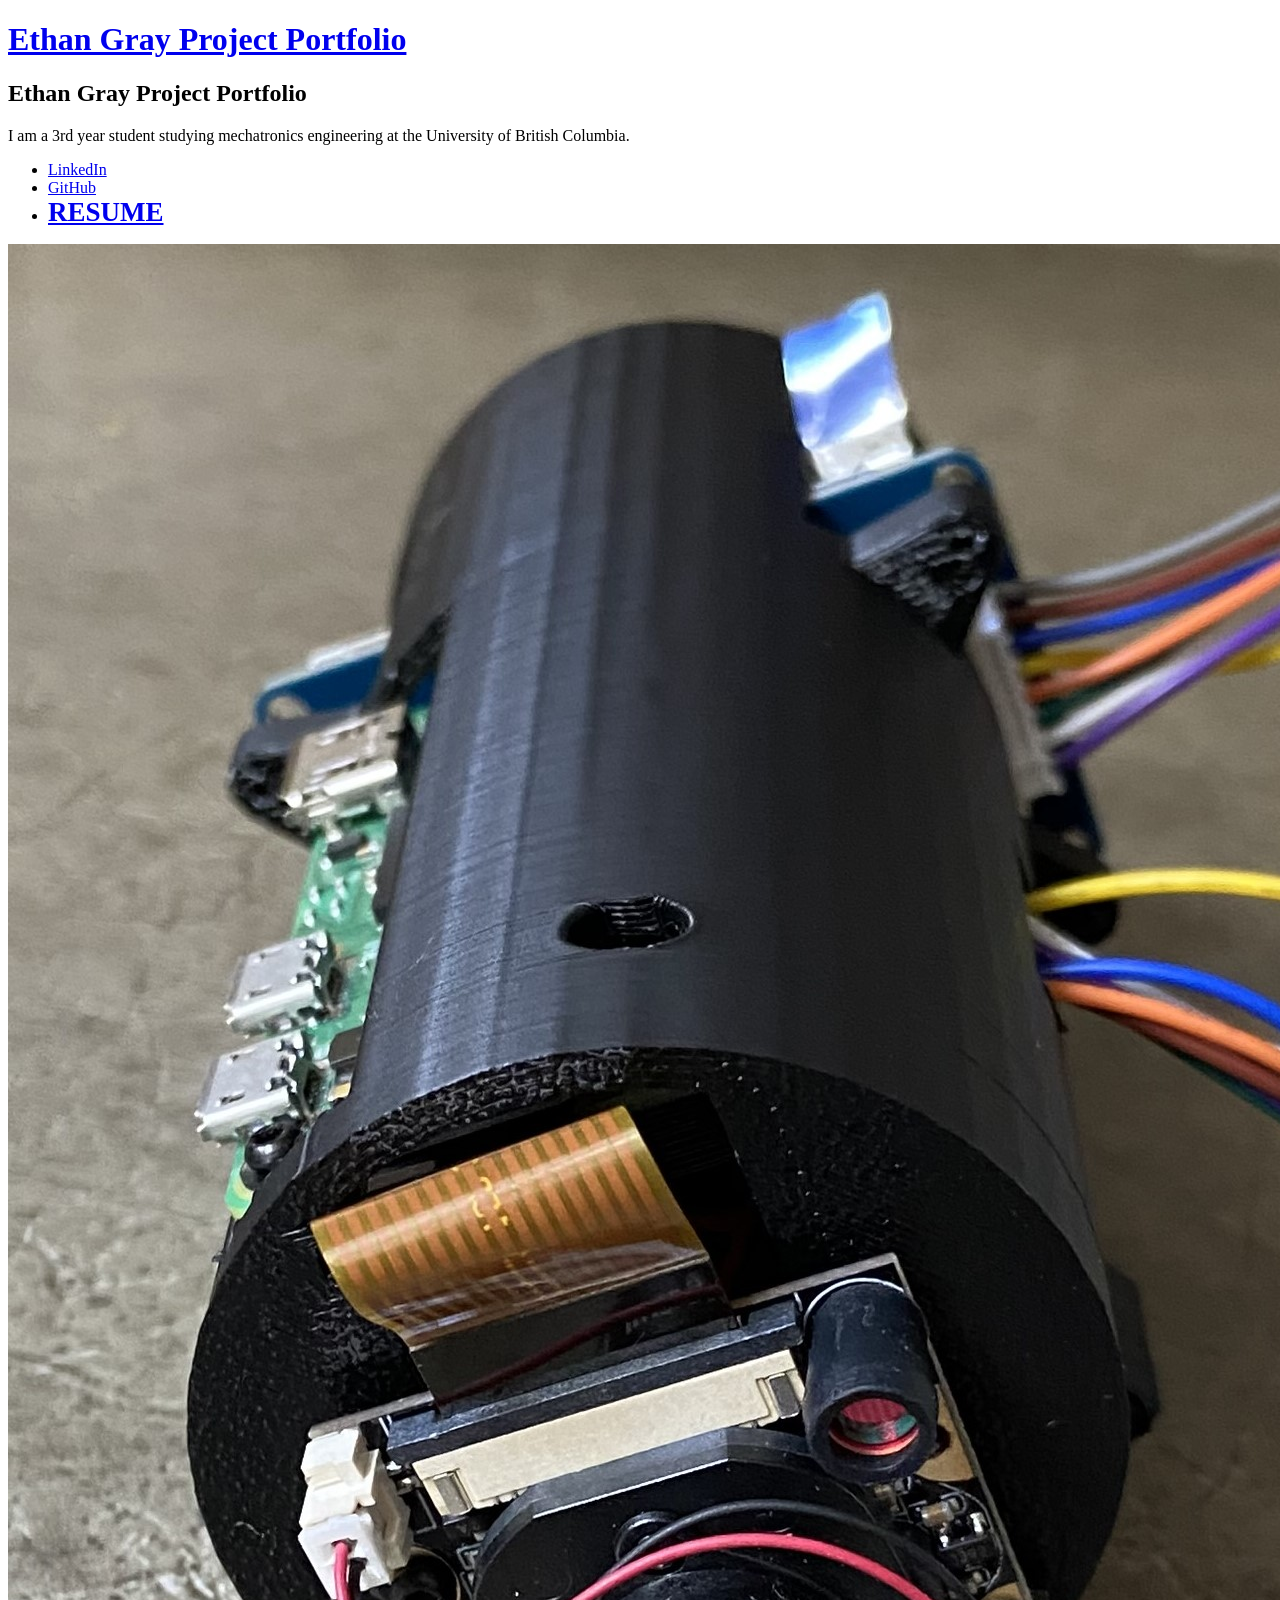
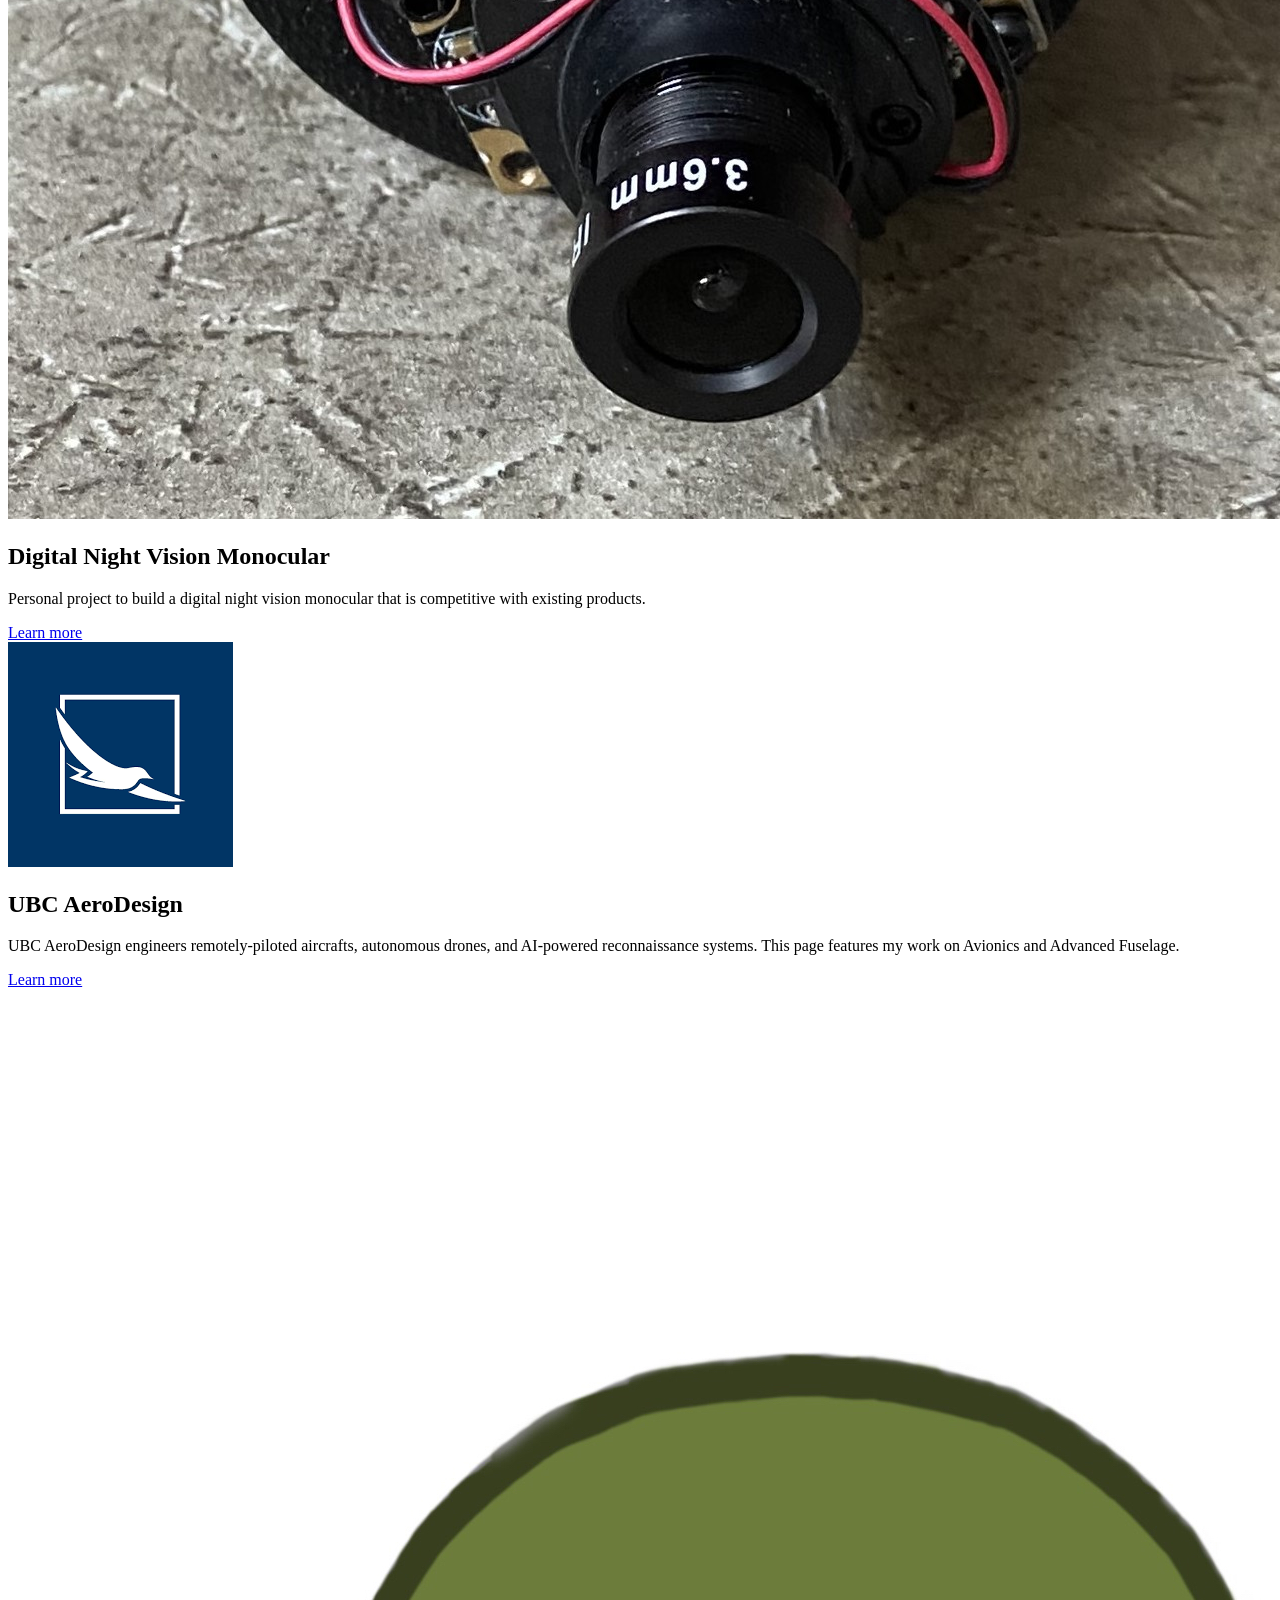
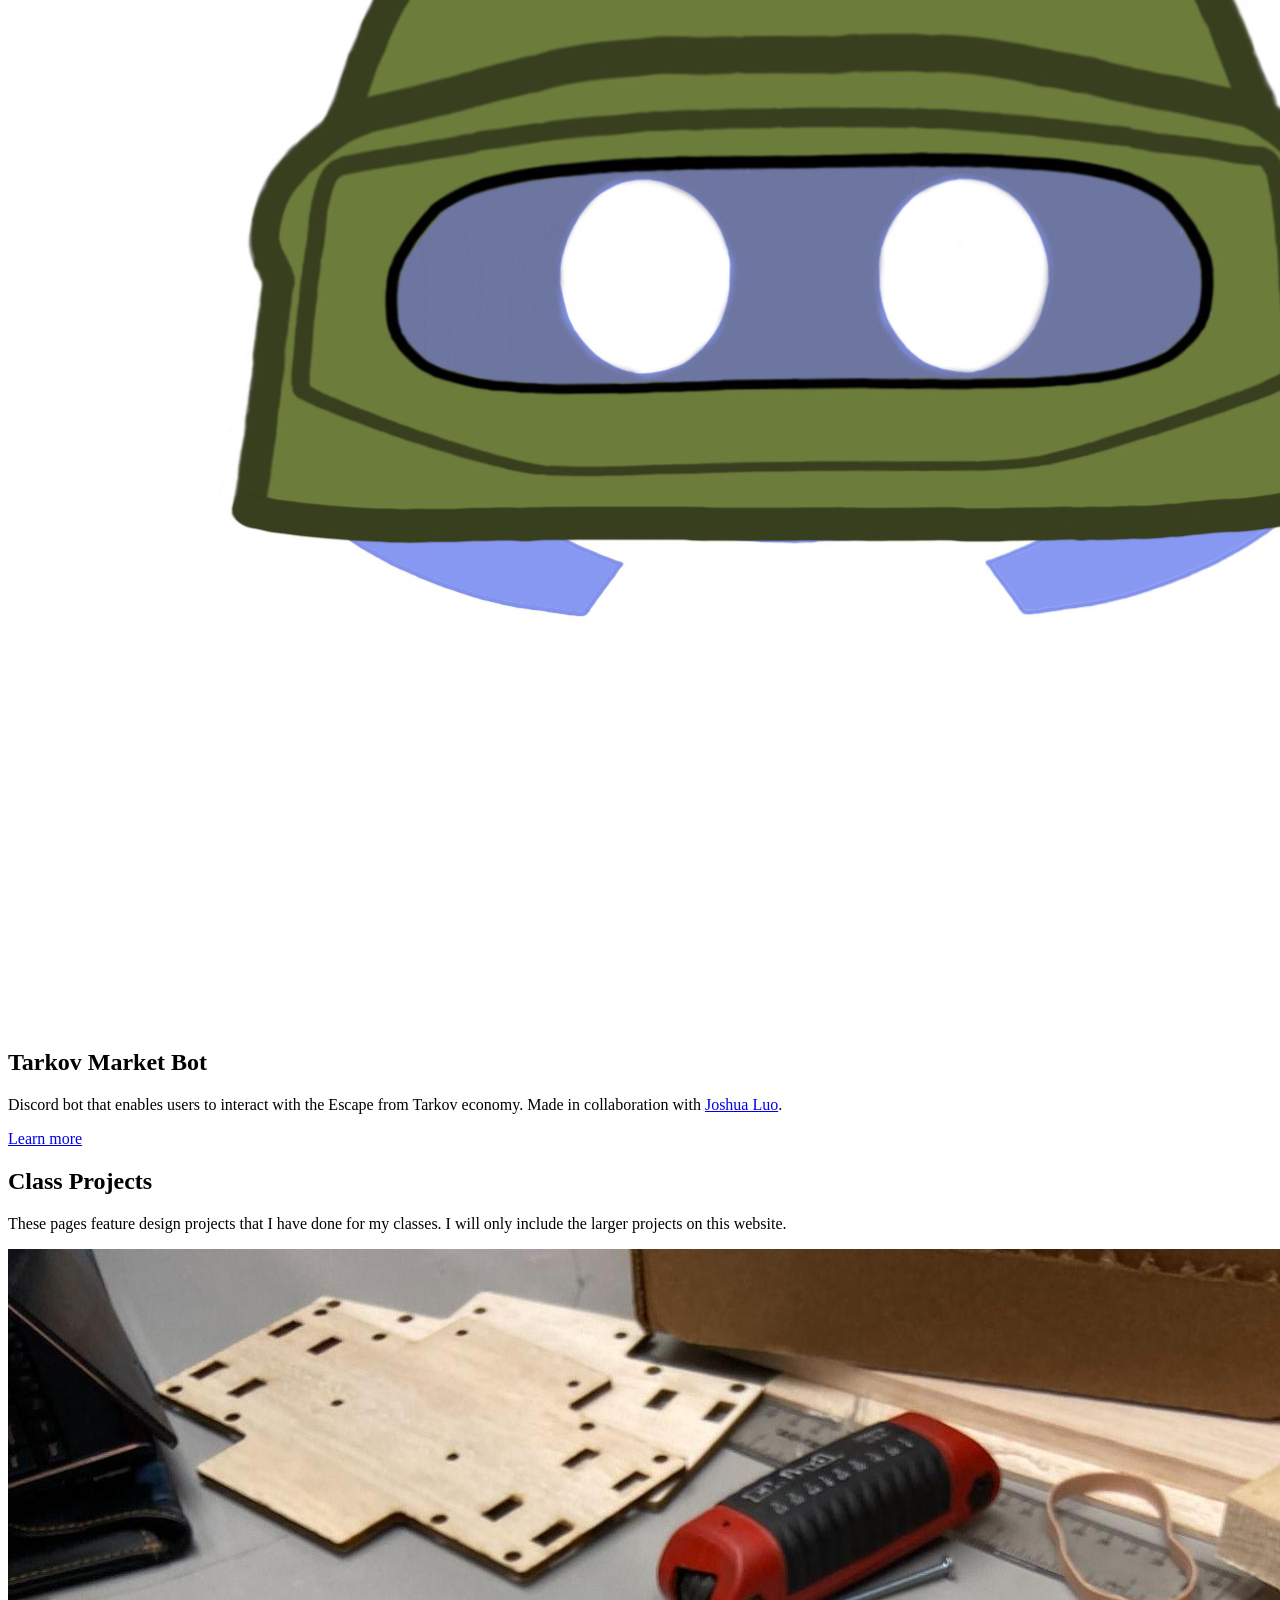
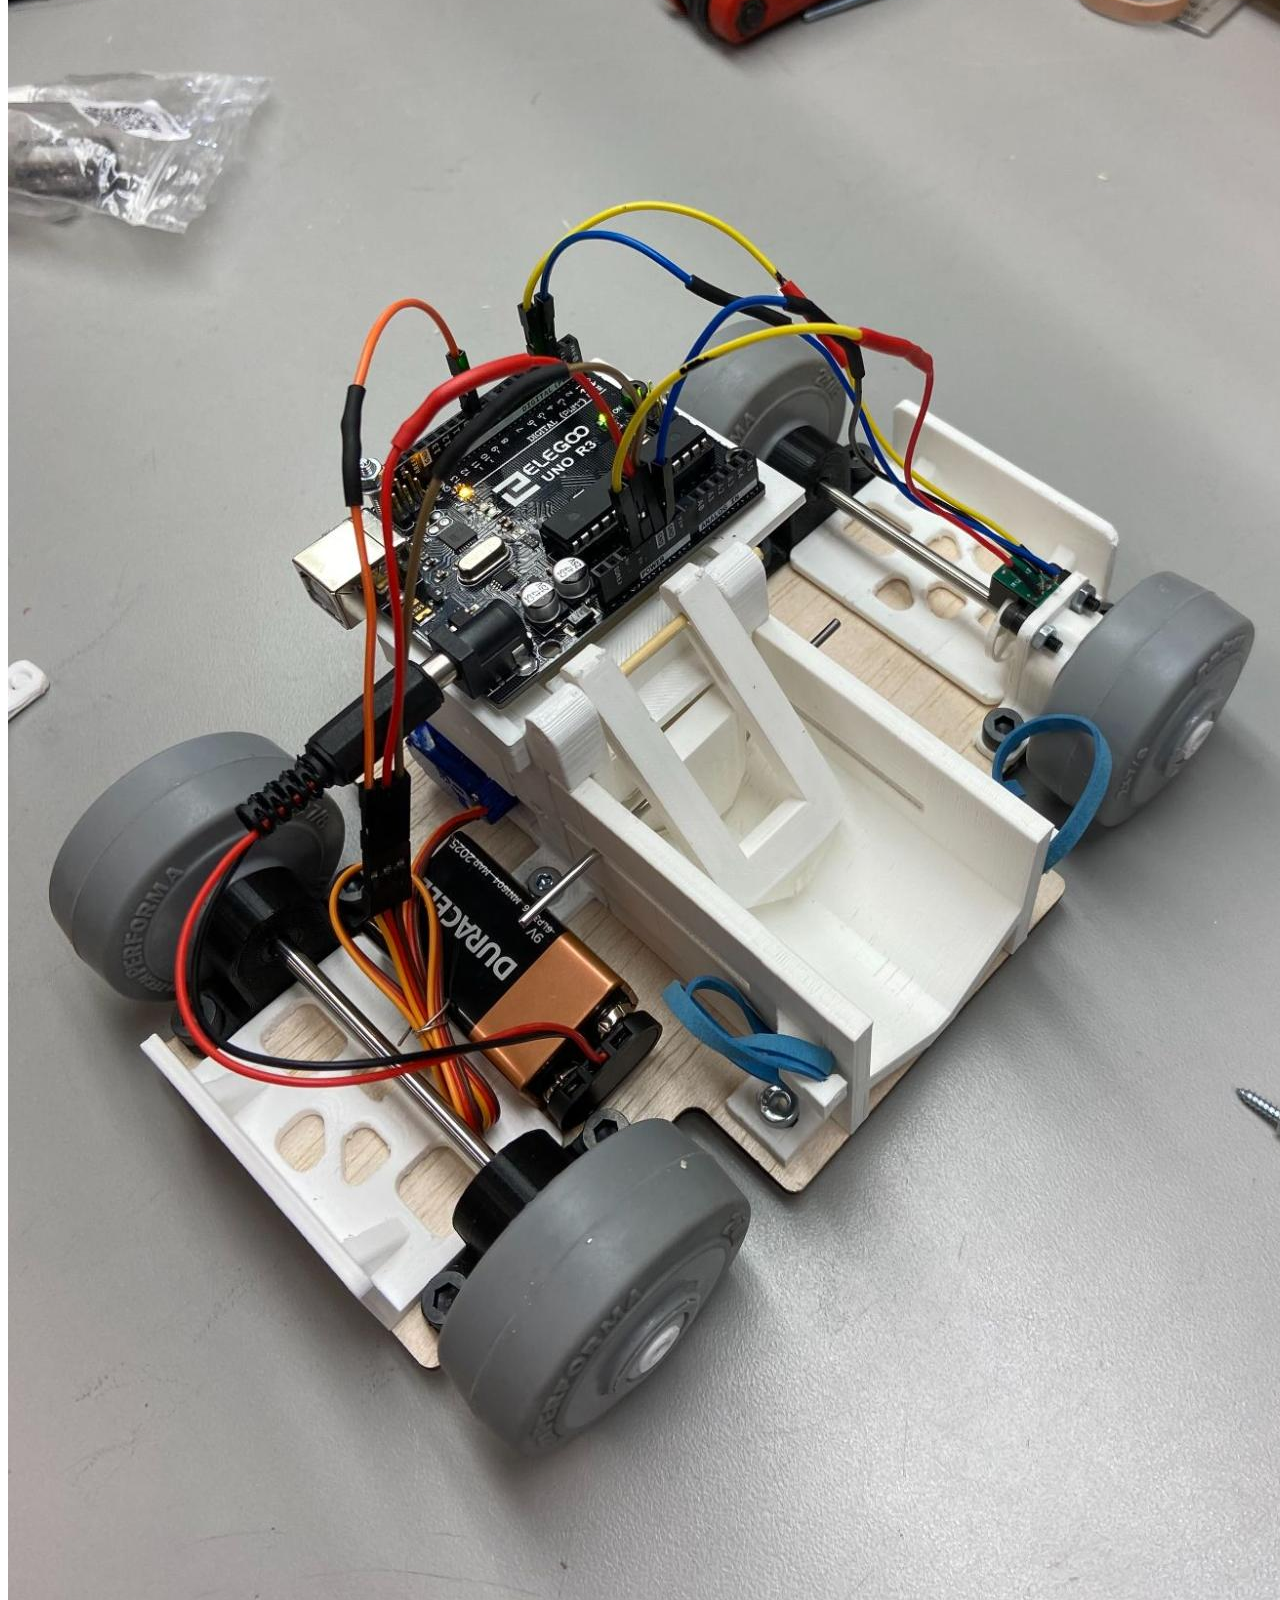
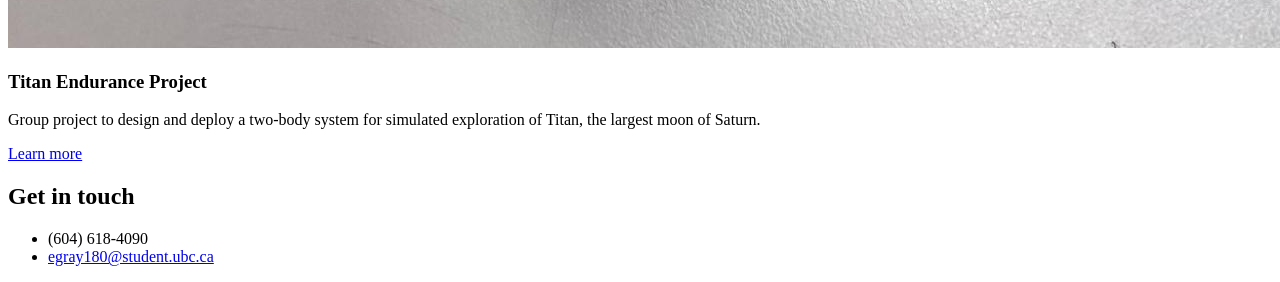
==== index.html @ 2d1f2e38 "initial commit" ====
<!DOCTYPE HTML>
<!--
	Solid State by HTML5 UP
	html5up.net | @ajlkn
	Free for personal and commercial use under the CCA 3.0 license (html5up.net/license)
-->
<html>
	<head>
		<title>Ethan Gray</title>
		<meta charset="utf-8" />
		<meta name="viewport" content="width=device-width, initial-scale=1, user-scalable=no" />
		<link rel="stylesheet" href="assets/css/main.css" />
		<noscript><link rel="stylesheet" href="assets/css/noscript.css" /></noscript>
	</head>
	<body class="is-preload">

		<!-- Page Wrapper -->
			<div id="page-wrapper">

				<!-- Header -->
					<header id="header" class="alt">
						<h1><a href="index.html">Ethan Gray Project Portfolio</a></h1>
					</header>

				<!-- Banner -->
					<section id="banner">
						<div class="inner">
							<h2>Ethan Gray Project Portfolio</h2>
							<p>I am a 3rd year student studying mechatronics engineering at the University of British Columbia.</a></p>
							<ul class="icons">
								<li><a href="https://www.linkedin.com/in/ethanrgray" class="icon brands alt fa-linkedin-in"><span class="label">LinkedIn</span></a></li>

								<li><a href="https://github.com/Egray180" class="icon brands alt fa-github"><span class="label">GitHub</span></a></li>
								
								<li><a href="Resume UBC Co-op 2024-07-21.pdf" class="logo" style="font-size: 27px;" target="_blank"><strong>RESUME</strong></a></li>
							</ul>

						</div>
					</section>

				<!-- Wrapper -->
					<section id="wrapper">

						<!-- One -->
							<section id="one" class="wrapper spotlight style1">
								<div class="inner">
									<a href="night_vision.html" class="image"><img src="images/night_vision/monocular_angle2.jpeg" alt="" /></a>
									<div class="content">
										<h2 class="major">Digital Night Vision Monocular</h2>
										<p>Personal project to build a digital night vision monocular that is competitive with existing products.</p>
										<a href="night_vision.html" class="special">Learn more</a>
									</div>
								</div>
							</section>

						<!-- Two -->
							<section id="two" class="wrapper alt spotlight style2">
								<div class="inner">
									<a href="aerodesign.html" class="image"><img src="images/aerodesign/aerodesign_logo.png" alt="" /></a>
									<div class="content">
										<h2 class="major">UBC AeroDesign</h2>
										<p>UBC AeroDesign engineers remotely-piloted aircrafts, autonomous drones, and AI-powered reconnaissance systems. This page features my work on Avionics and Advanced Fuselage.</p>
										<a href="aerodesign.html" class="special">Learn more</a>
									</div>
								</div>
							</section>

						<!-- Three -->
							<section id="three" class="wrapper spotlight style3">
								<div class="inner">
									<a href="tarkov_bot.html" class="image"><img src="images\tarkov_bot\thumbnail1.png" alt="" /></a>
									<div class="content">
										<h2 class="major">Tarkov Market Bot</h2>
										<p>Discord bot that enables users to interact with the Escape from Tarkov economy. Made in collaboration with <a href="https://github.com/Joshua-z-Luo">Joshua Luo</a>.</p>
										<a href="tarkov_bot.html" class="special">Learn more</a>
									</div>
								</div>
							</section>

						<!-- Four -->
							<section id="four" class="wrapper alt style1">
								<div class="inner">
									<h2 class="major">Class Projects</h2>
									<p>These pages feature design projects that I have done for my classes. I will only include the larger projects on this website.</p>
									<section class="features">
										<article>
											<a href="titan_endurance.html" class="image"><img src="images\titan_endurance\orbiter2.jpg" alt="" /></a>
											<h3 class="major">Titan Endurance Project</h3>
											<p>Group project to design and deploy a two-body system for simulated exploration of Titan, the largest moon of Saturn.</p>
											<a href="titan_endurance.html" class="special">Learn more</a>
										</article>
										<!--
										<article>
											<a href="#" class="image"><img src="images/pic05.jpg" alt="" /></a>
											<h3 class="major">Nisl placerat</h3>
											<p>Lorem ipsum dolor sit amet, consectetur adipiscing vehicula id nulla dignissim dapibus ultrices.</p>
											<a href="#" class="special">Learn more</a>
										</article>
										<article>
											<a href="#" class="image"><img src="images/pic06.jpg" alt="" /></a>
											<h3 class="major">Ante fermentum</h3>
											<p>Lorem ipsum dolor sit amet, consectetur adipiscing vehicula id nulla dignissim dapibus ultrices.</p>
											<a href="#" class="special">Learn more</a>
										</article>
										<article>
											<a href="#" class="image"><img src="images/pic07.jpg" alt="" /></a>
											<h3 class="major">Fusce consequat</h3>
											<p>Lorem ipsum dolor sit amet, consectetur adipiscing vehicula id nulla dignissim dapibus ultrices.</p>
											<a href="#" class="special">Learn more</a>
										</article>
									-->
									</section>
									<!--
									<ul class="actions">
										<li><a href="#" class="button">Browse All</a></li>
									</ul>
								-->
								</div>
							</section>

					</section>

				<!-- Footer -->
					<section id="footer">
						<div class="inner">
							<h2 class="major">Get in touch</h2>
							<ul class="contact">
								<li class="icon solid fa-phone">(604) 618-4090</li>
								<li class="icon solid fa-envelope"><a href="mailto:egray180@student.ubc.ca">egray180@student.ubc.ca</a></li>
							</ul>
						</div>
					</section>

			</div>

		<!-- Scripts -->
			<script src="assets/js/jquery.min.js"></script>
			<script src="assets/js/jquery.scrollex.min.js"></script>
			<script src="assets/js/browser.min.js"></script>
			<script src="assets/js/breakpoints.min.js"></script>
			<script src="assets/js/util.js"></script>
			<script src="assets/js/main.js"></script>

	</body>
</html>
---- assets/css/main.css ----
@import url(fontawesome-all.min.css);
@import url("https://fonts.googleapis.com/css?family=Raleway:200,700|Source+Sans+Pro:300,600,300italic,600italic");

/*
	Solid State by HTML5 UP
	html5up.net | @ajlkn
	Free for personal and commercial use under the CCA 3.0 license (html5up.net/license)
*/

html, body, div, span, applet, object,
iframe, h1, h2, h3, h4, h5, h6, p, blockquote,
pre, a, abbr, acronym, address, big, cite,
code, del, dfn, em, img, ins, kbd, q, s, samp,
small, strike, strong, sub, sup, tt, var, b,
u, i, center, dl, dt, dd, ol, ul, li, fieldset,
form, label, legend, table, caption, tbody,
tfoot, thead, tr, th, td, article, aside,
canvas, details, embed, figure, figcaption,
footer, header, hgroup, menu, nav, output, ruby,
section, summary, time, mark, audio, video {
	margin: 0;
	padding: 0;
	border: 0;
	font-size: 100%;
	font: inherit;
	vertical-align: baseline;}

article, aside, details, figcaption, figure,
footer, header, hgroup, menu, nav, section {
	display: block;}

body {
	line-height: 1;
}

ol, ul {
	list-style: none;
}

blockquote, q {
	quotes: none;
}

	blockquote:before, blockquote:after, q:before, q:after {
		content: '';
		content: none;
	}

table {
	border-collapse: collapse;
	border-spacing: 0;
}

body {
	-webkit-text-size-adjust: none;
}

mark {
	background-color: transparent;
	color: inherit;
}

input::-moz-focus-inner {
	border: 0;
	padding: 0;
}

input, select, textarea {
	-moz-appearance: none;
	-webkit-appearance: none;
	-ms-appearance: none;
	appearance: none;
}

/* Basic */

	@-ms-viewport {
		width: device-width;
	}

	body {
		-ms-overflow-style: scrollbar;
	}

	@media screen and (max-width: 480px) {

		html, body {
			min-width: 320px;
		}

	}

	html {
		box-sizing: border-box;
	}

	*, *:before, *:after {
		box-sizing: inherit;
	}

	body {
		background-color: #2e3141;
		background-image: linear-gradient(to top, rgba(46, 49, 65, 0.8), rgba(46, 49, 65, 0.8)), url("../../images/bg.jpg");
		background-size: auto, cover;
		background-attachment: fixed, fixed;
		background-position: center, center;
	}

		body.is-preload *, body.is-preload *:before, body.is-preload *:after {
			-moz-animation: none !important;
			-webkit-animation: none !important;
			-ms-animation: none !important;
			animation: none !important;
			-moz-transition: none !important;
			-webkit-transition: none !important;
			-ms-transition: none !important;
			transition: none !important;
		}

/* Type */

	body, input, select, textarea {
		color: #ffffff;
		font-family: "Source Sans Pro", Helvetica, sans-serif;
		font-size: 16.5pt;
		font-weight: 300;
		line-height: 1.65;
	}

		@media screen and (max-width: 1680px) {

			body, input, select, textarea {
				font-size: 13pt;
			}

		}

		@media screen and (max-width: 1280px) {

			body, input, select, textarea {
				font-size: 12pt;
			}

		}

		@media screen and (max-width: 980px) {

			body, input, select, textarea {
				font-size: 12pt;
			}

		}

		@media screen and (max-width: 736px) {

			body, input, select, textarea {
				font-size: 12pt;
			}

		}

		@media screen and (max-width: 480px) {

			body, input, select, textarea {
				font-size: 12pt;
			}

		}

	a {
		-moz-transition: color 0.2s ease-in-out, border-bottom-color 0.2s ease-in-out;
		-webkit-transition: color 0.2s ease-in-out, border-bottom-color 0.2s ease-in-out;
		-ms-transition: color 0.2s ease-in-out, border-bottom-color 0.2s ease-in-out;
		transition: color 0.2s ease-in-out, border-bottom-color 0.2s ease-in-out;
		border-bottom: dotted 1px rgba(255, 255, 255, 0.35);
		color: #ffffff;
		text-decoration: none;
	}

		a:hover {
			border-bottom-color: transparent;
			color: #ffffff !important;
		}

		a.special:not(.button) {
			text-decoration: none;
			border-bottom: 0;
			display: block;
			font-family: Raleway, Helvetica, sans-serif;
			font-size: 0.8em;
			font-weight: 700;
			letter-spacing: 0.1em;
			margin: 0 0 2em 0;
			text-transform: uppercase;
		}

			a.special:not(.button):before {
				-moz-osx-font-smoothing: grayscale;
				-webkit-font-smoothing: antialiased;
				display: inline-block;
				font-style: normal;
				font-variant: normal;
				text-rendering: auto;
				line-height: 1;
				text-transform: none !important;
				font-family: 'Font Awesome 5 Free';
				font-weight: 900;
			}

			a.special:not(.button):before {
				-moz-transition: background-color 0.2s ease-in-out;
				-webkit-transition: background-color 0.2s ease-in-out;
				-ms-transition: background-color 0.2s ease-in-out;
				transition: background-color 0.2s ease-in-out;
				border-radius: 100%;
				border: solid 2px rgba(255, 255, 255, 0.125);
				content: '\f105';
				display: inline-block;
				font-size: 1.25em;
				height: 2em;
				line-height: 1.75em;
				margin-right: 0.85em;
				text-align: center;
				text-indent: 0.15em;
				vertical-align: middle;
				width: 2em;
			}

			a.special:not(.button):hover:before {
				background-color: rgba(255, 255, 255, 0.025);
			}

			a.special:not(.button):active:before {
				background-color: rgba(255, 255, 255, 0.075);
			}

	strong, b {
		color: #ffffff;
		font-weight: 600;
	}

	em, i {
		font-style: italic;
	}

	p {
		margin: 0 0 2em 0;
	}

	h1, h2, h3, h4, h5, h6 {
		color: #ffffff;
		font-family: Raleway, Helvetica, sans-serif;
		font-weight: 700;
		letter-spacing: 0.1em;
		margin: 0 0 1em 0;
		text-transform: uppercase;
	}

		h1 a, h2 a, h3 a, h4 a, h5 a, h6 a {
			color: inherit;
			text-decoration: none;
			border-bottom: 0;
		}

		h1 span, h2 span, h3 span, h4 span, h5 span, h6 span {
			font-weight: 200;
		}

		h1.major, h2.major, h3.major, h4.major, h5.major, h6.major {
			padding-bottom: 1em;
			border-bottom: solid 2px rgba(255, 255, 255, 0.125);
		}

	h2 {
		font-size: 1.2em;
	}

	h3 {
		font-size: 0.9em;
	}

	h4 {
		font-size: 0.7em;
	}

	h5 {
		font-size: 0.7em;
	}

	h6 {
		font-size: 0.7em;
	}

	@media screen and (max-width: 736px) {

		h2 {
			font-size: 1em;
		}

		h3 {
			font-size: 0.8em;
		}

	}

	sub {
		font-size: 0.8em;
		position: relative;
		top: 0.5em;
	}

	sup {
		font-size: 0.8em;
		position: relative;
		top: -0.5em;
	}

	blockquote {
		border-left: solid 4px rgba(255, 255, 255, 0.125);
		font-style: italic;
		margin: 0 0 2em 0;
		padding: 0.5em 0 0.5em 2em;
	}

	code {
		background: rgba(255, 255, 255, 0.025);
		border-radius: 5px;
		border: solid 2px rgba(255, 255, 255, 0.125);
		font-family: "Courier New", monospace;
		font-size: 0.9em;
		margin: 0 0.25em;
		padding: 0.25em 0.65em;
	}

	pre {
		-webkit-overflow-scrolling: touch;
		font-family: "Courier New", monospace;
		font-size: 0.9em;
		margin: 0 0 2em 0;
	}

		pre code {
			display: block;
			line-height: 1.75em;
			padding: 1em 1.5em;
			overflow-x: auto;
		}

	hr {
		border: 0;
		border-bottom: solid 2px rgba(255, 255, 255, 0.125);
		margin: 2.5em 0;
	}

		hr.major {
			margin: 4em 0;
		}

	.align-left {
		text-align: left;
	}

	.align-center {
		text-align: center;
	}

	.align-right {
		text-align: right;
	}

/* Row */

	.row {
		display: flex;
		flex-wrap: wrap;
		box-sizing: border-box;
		align-items: stretch;
	}

		.row > * {
			box-sizing: border-box;
		}

		.row.gtr-uniform > * > :last-child {
			margin-bottom: 0;
		}

		.row.aln-left {
			justify-content: flex-start;
		}

		.row.aln-center {
			justify-content: center;
		}

		.row.aln-right {
			justify-content: flex-end;
		}

		.row.aln-top {
			align-items: flex-start;
		}

		.row.aln-middle {
			align-items: center;
		}

		.row.aln-bottom {
			align-items: flex-end;
		}

		.row > .imp {
			order: -1;
		}

		.row > .col-1 {
			width: 8.33333%;
		}

		.row > .off-1 {
			margin-left: 8.33333%;
		}

		.row > .col-2 {
			width: 16.66667%;
		}

		.row > .off-2 {
			margin-left: 16.66667%;
		}

		.row > .col-3 {
			width: 25%;
		}

		.row > .off-3 {
			margin-left: 25%;
		}

		.row > .col-4 {
			width: 33.33333%;
		}

		.row > .off-4 {
			margin-left: 33.33333%;
		}

		.row > .col-5 {
			width: 41.66667%;
		}

		.row > .off-5 {
			margin-left: 41.66667%;
		}

		.row > .col-6 {
			width: 50%;
		}

		.row > .off-6 {
			margin-left: 50%;
		}

		.row > .col-7 {
			width: 58.33333%;
		}

		.row > .off-7 {
			margin-left: 58.33333%;
		}

		.row > .col-8 {
			width: 66.66667%;
		}

		.row > .off-8 {
			margin-left: 66.66667%;
		}

		.row > .col-9 {
			width: 75%;
		}

		.row > .off-9 {
			margin-left: 75%;
		}

		.row > .col-10 {
			width: 83.33333%;
		}

		.row > .off-10 {
			margin-left: 83.33333%;
		}

		.row > .col-11 {
			width: 91.66667%;
		}

		.row > .off-11 {
			margin-left: 91.66667%;
		}

		.row > .col-12 {
			width: 100%;
		}

		.row > .off-12 {
			margin-left: 100%;
		}

		.row.gtr-0 {
			margin-top: 0;
			margin-left: 0em;
		}

			.row.gtr-0 > * {
				padding: 0 0 0 0em;
			}

			.row.gtr-0.gtr-uniform {
				margin-top: 0em;
			}

				.row.gtr-0.gtr-uniform > * {
					padding-top: 0em;
				}

		.row.gtr-25 {
			margin-top: 0;
			margin-left: -0.4375em;
		}

			.row.gtr-25 > * {
				padding: 0 0 0 0.4375em;
			}

			.row.gtr-25.gtr-uniform {
				margin-top: -0.4375em;
			}

				.row.gtr-25.gtr-uniform > * {
					padding-top: 0.4375em;
				}

		.row.gtr-50 {
			margin-top: 0;
			margin-left: -0.875em;
		}

			.row.gtr-50 > * {
				padding: 0 0 0 0.875em;
			}

			.row.gtr-50.gtr-uniform {
				margin-top: -0.875em;
			}

				.row.gtr-50.gtr-uniform > * {
					padding-top: 0.875em;
				}

		.row {
			margin-top: 0;
			margin-left: -1.75em;
		}

			.row > * {
				padding: 0 0 0 1.75em;
			}

			.row.gtr-uniform {
				margin-top: -1.75em;
			}

				.row.gtr-uniform > * {
					padding-top: 1.75em;
				}

		.row.gtr-150 {
			margin-top: 0;
			margin-left: -2.625em;
		}

			.row.gtr-150 > * {
				padding: 0 0 0 2.625em;
			}

			.row.gtr-150.gtr-uniform {
				margin-top: -2.625em;
			}

				.row.gtr-150.gtr-uniform > * {
					padding-top: 2.625em;
				}

		.row.gtr-200 {
			margin-top: 0;
			margin-left: -3.5em;
		}

			.row.gtr-200 > * {
				padding: 0 0 0 3.5em;
			}

			.row.gtr-200.gtr-uniform {
				margin-top: -3.5em;
			}

				.row.gtr-200.gtr-uniform > * {
					padding-top: 3.5em;
				}

		@media screen and (max-width: 1680px) {

			.row {
				display: flex;
				flex-wrap: wrap;
				box-sizing: border-box;
				align-items: stretch;
			}

				.row > * {
					box-sizing: border-box;
				}

				.row.gtr-uniform > * > :last-child {
					margin-bottom: 0;
				}

				.row.aln-left {
					justify-content: flex-start;
				}

				.row.aln-center {
					justify-content: center;
				}

				.row.aln-right {
					justify-content: flex-end;
				}

				.row.aln-top {
					align-items: flex-start;
				}

				.row.aln-middle {
					align-items: center;
				}

				.row.aln-bottom {
					align-items: flex-end;
				}

				.row > .imp-xlarge {
					order: -1;
				}

				.row > .col-1-xlarge {
					width: 8.33333%;
				}

				.row > .off-1-xlarge {
					margin-left: 8.33333%;
				}

				.row > .col-2-xlarge {
					width: 16.66667%;
				}

				.row > .off-2-xlarge {
					margin-left: 16.66667%;
				}

				.row > .col-3-xlarge {
					width: 25%;
				}

				.row > .off-3-xlarge {
					margin-left: 25%;
				}

				.row > .col-4-xlarge {
					width: 33.33333%;
				}

				.row > .off-4-xlarge {
					margin-left: 33.33333%;
				}

				.row > .col-5-xlarge {
					width: 41.66667%;
				}

				.row > .off-5-xlarge {
					margin-left: 41.66667%;
				}

				.row > .col-6-xlarge {
					width: 50%;
				}

				.row > .off-6-xlarge {
					margin-left: 50%;
				}

				.row > .col-7-xlarge {
					width: 58.33333%;
				}

				.row > .off-7-xlarge {
					margin-left: 58.33333%;
				}

				.row > .col-8-xlarge {
					width: 66.66667%;
				}

				.row > .off-8-xlarge {
					margin-left: 66.66667%;
				}

				.row > .col-9-xlarge {
					width: 75%;
				}

				.row > .off-9-xlarge {
					margin-left: 75%;
				}

				.row > .col-10-xlarge {
					width: 83.33333%;
				}

				.row > .off-10-xlarge {
					margin-left: 83.33333%;
				}

				.row > .col-11-xlarge {
					width: 91.66667%;
				}

				.row > .off-11-xlarge {
					margin-left: 91.66667%;
				}

				.row > .col-12-xlarge {
					width: 100%;
				}

				.row > .off-12-xlarge {
					margin-left: 100%;
				}

				.row.gtr-0 {
					margin-top: 0;
					margin-left: 0em;
				}

					.row.gtr-0 > * {
						padding: 0 0 0 0em;
					}

					.row.gtr-0.gtr-uniform {
						margin-top: 0em;
					}

						.row.gtr-0.gtr-uniform > * {
							padding-top: 0em;
						}

				.row.gtr-25 {
					margin-top: 0;
					margin-left: -0.4375em;
				}

					.row.gtr-25 > * {
						padding: 0 0 0 0.4375em;
					}

					.row.gtr-25.gtr-uniform {
						margin-top: -0.4375em;
					}

						.row.gtr-25.gtr-uniform > * {
							padding-top: 0.4375em;
						}

				.row.gtr-50 {
					margin-top: 0;
					margin-left: -0.875em;
				}

					.row.gtr-50 > * {
						padding: 0 0 0 0.875em;
					}

					.row.gtr-50.gtr-uniform {
						margin-top: -0.875em;
					}

						.row.gtr-50.gtr-uniform > * {
							padding-top: 0.875em;
						}

				.row {
					margin-top: 0;
					margin-left: -1.75em;
				}

					.row > * {
						padding: 0 0 0 1.75em;
					}

					.row.gtr-uniform {
						margin-top: -1.75em;
					}

						.row.gtr-uniform > * {
							padding-top: 1.75em;
						}

				.row.gtr-150 {
					margin-top: 0;
					margin-left: -2.625em;
				}

					.row.gtr-150 > * {
						padding: 0 0 0 2.625em;
					}

					.row.gtr-150.gtr-uniform {
						margin-top: -2.625em;
					}

						.row.gtr-150.gtr-uniform > * {
							padding-top: 2.625em;
						}

				.row.gtr-200 {
					margin-top: 0;
					margin-left: -3.5em;
				}

					.row.gtr-200 > * {
						padding: 0 0 0 3.5em;
					}

					.row.gtr-200.gtr-uniform {
						margin-top: -3.5em;
					}

						.row.gtr-200.gtr-uniform > * {
							padding-top: 3.5em;
						}

		}

		@media screen and (max-width: 1280px) {

			.row {
				display: flex;
				flex-wrap: wrap;
				box-sizing: border-box;
				align-items: stretch;
			}

				.row > * {
					box-sizing: border-box;
				}

				.row.gtr-uniform > * > :last-child {
					margin-bottom: 0;
				}

				.row.aln-left {
					justify-content: flex-start;
				}

				.row.aln-center {
					justify-content: center;
				}

				.row.aln-right {
					justify-content: flex-end;
				}

				.row.aln-top {
					align-items: flex-start;
				}

				.row.aln-middle {
					align-items: center;
				}

				.row.aln-bottom {
					align-items: flex-end;
				}

				.row > .imp-large {
					order: -1;
				}

				.row > .col-1-large {
					width: 8.33333%;
				}

				.row > .off-1-large {
					margin-left: 8.33333%;
				}

				.row > .col-2-large {
					width: 16.66667%;
				}

				.row > .off-2-large {
					margin-left: 16.66667%;
				}

				.row > .col-3-large {
					width: 25%;
				}

				.row > .off-3-large {
					margin-left: 25%;
				}

				.row > .col-4-large {
					width: 33.33333%;
				}

				.row > .off-4-large {
					margin-left: 33.33333%;
				}

				.row > .col-5-large {
					width: 41.66667%;
				}

				.row > .off-5-large {
					margin-left: 41.66667%;
				}

				.row > .col-6-large {
					width: 50%;
				}

				.row > .off-6-large {
					margin-left: 50%;
				}

				.row > .col-7-large {
					width: 58.33333%;
				}

				.row > .off-7-large {
					margin-left: 58.33333%;
				}

				.row > .col-8-large {
					width: 66.66667%;
				}

				.row > .off-8-large {
					margin-left: 66.66667%;
				}

				.row > .col-9-large {
					width: 75%;
				}

				.row > .off-9-large {
					margin-left: 75%;
				}

				.row > .col-10-large {
					width: 83.33333%;
				}

				.row > .off-10-large {
					margin-left: 83.33333%;
				}

				.row > .col-11-large {
					width: 91.66667%;
				}

				.row > .off-11-large {
					margin-left: 91.66667%;
				}

				.row > .col-12-large {
					width: 100%;
				}

				.row > .off-12-large {
					margin-left: 100%;
				}

				.row.gtr-0 {
					margin-top: 0;
					margin-left: 0em;
				}

					.row.gtr-0 > * {
						padding: 0 0 0 0em;
					}

					.row.gtr-0.gtr-uniform {
						margin-top: 0em;
					}

						.row.gtr-0.gtr-uniform > * {
							padding-top: 0em;
						}

				.row.gtr-25 {
					margin-top: 0;
					margin-left: -0.4375em;
				}

					.row.gtr-25 > * {
						padding: 0 0 0 0.4375em;
					}

					.row.gtr-25.gtr-uniform {
						margin-top: -0.4375em;
					}

						.row.gtr-25.gtr-uniform > * {
							padding-top: 0.4375em;
						}

				.row.gtr-50 {
					margin-top: 0;
					margin-left: -0.875em;
				}

					.row.gtr-50 > * {
						padding: 0 0 0 0.875em;
					}

					.row.gtr-50.gtr-uniform {
						margin-top: -0.875em;
					}

						.row.gtr-50.gtr-uniform > * {
							padding-top: 0.875em;
						}

				.row {
					margin-top: 0;
					margin-left: -1.75em;
				}

					.row > * {
						padding: 0 0 0 1.75em;
					}

					.row.gtr-uniform {
						margin-top: -1.75em;
					}

						.row.gtr-uniform > * {
							padding-top: 1.75em;
						}

				.row.gtr-150 {
					margin-top: 0;
					margin-left: -2.625em;
				}

					.row.gtr-150 > * {
						padding: 0 0 0 2.625em;
					}

					.row.gtr-150.gtr-uniform {
						margin-top: -2.625em;
					}

						.row.gtr-150.gtr-uniform > * {
							padding-top: 2.625em;
						}

				.row.gtr-200 {
					margin-top: 0;
					margin-left: -3.5em;
				}

					.row.gtr-200 > * {
						padding: 0 0 0 3.5em;
					}

					.row.gtr-200.gtr-uniform {
						margin-top: -3.5em;
					}

						.row.gtr-200.gtr-uniform > * {
							padding-top: 3.5em;
						}

		}

		@media screen and (max-width: 980px) {

			.row {
				display: flex;
				flex-wrap: wrap;
				box-sizing: border-box;
				align-items: stretch;
			}

				.row > * {
					box-sizing: border-box;
				}

				.row.gtr-uniform > * > :last-child {
					margin-bottom: 0;
				}

				.row.aln-left {
					justify-content: flex-start;
				}

				.row.aln-center {
					justify-content: center;
				}

				.row.aln-right {
					justify-content: flex-end;
				}

				.row.aln-top {
					align-items: flex-start;
				}

				.row.aln-middle {
					align-items: center;
				}

				.row.aln-bottom {
					align-items: flex-end;
				}

				.row > .imp-medium {
					order: -1;
				}

				.row > .col-1-medium {
					width: 8.33333%;
				}

				.row > .off-1-medium {
					margin-left: 8.33333%;
				}

				.row > .col-2-medium {
					width: 16.66667%;
				}

				.row > .off-2-medium {
					margin-left: 16.66667%;
				}

				.row > .col-3-medium {
					width: 25%;
				}

				.row > .off-3-medium {
					margin-left: 25%;
				}

				.row > .col-4-medium {
					width: 33.33333%;
				}

				.row > .off-4-medium {
					margin-left: 33.33333%;
				}

				.row > .col-5-medium {
					width: 41.66667%;
				}

				.row > .off-5-medium {
					margin-left: 41.66667%;
				}

				.row > .col-6-medium {
					width: 50%;
				}

				.row > .off-6-medium {
					margin-left: 50%;
				}

				.row > .col-7-medium {
					width: 58.33333%;
				}

				.row > .off-7-medium {
					margin-left: 58.33333%;
				}

				.row > .col-8-medium {
					width: 66.66667%;
				}

				.row > .off-8-medium {
					margin-left: 66.66667%;
				}

				.row > .col-9-medium {
					width: 75%;
				}

				.row > .off-9-medium {
					margin-left: 75%;
				}

				.row > .col-10-medium {
					width: 83.33333%;
				}

				.row > .off-10-medium {
					margin-left: 83.33333%;
				}

				.row > .col-11-medium {
					width: 91.66667%;
				}

				.row > .off-11-medium {
					margin-left: 91.66667%;
				}

				.row > .col-12-medium {
					width: 100%;
				}

				.row > .off-12-medium {
					margin-left: 100%;
				}

				.row.gtr-0 {
					margin-top: 0;
					margin-left: 0em;
				}

					.row.gtr-0 > * {
						padding: 0 0 0 0em;
					}

					.row.gtr-0.gtr-uniform {
						margin-top: 0em;
					}

						.row.gtr-0.gtr-uniform > * {
							padding-top: 0em;
						}

				.row.gtr-25 {
					margin-top: 0;
					margin-left: -0.4375em;
				}

					.row.gtr-25 > * {
						padding: 0 0 0 0.4375em;
					}

					.row.gtr-25.gtr-uniform {
						margin-top: -0.4375em;
					}

						.row.gtr-25.gtr-uniform > * {
							padding-top: 0.4375em;
						}

				.row.gtr-50 {
					margin-top: 0;
					margin-left: -0.875em;
				}

					.row.gtr-50 > * {
						padding: 0 0 0 0.875em;
					}

					.row.gtr-50.gtr-uniform {
						margin-top: -0.875em;
					}

						.row.gtr-50.gtr-uniform > * {
							padding-top: 0.875em;
						}

				.row {
					margin-top: 0;
					margin-left: -1.75em;
				}

					.row > * {
						padding: 0 0 0 1.75em;
					}

					.row.gtr-uniform {
						margin-top: -1.75em;
					}

						.row.gtr-uniform > * {
							padding-top: 1.75em;
						}

				.row.gtr-150 {
					margin-top: 0;
					margin-left: -2.625em;
				}

					.row.gtr-150 > * {
						padding: 0 0 0 2.625em;
					}

					.row.gtr-150.gtr-uniform {
						margin-top: -2.625em;
					}

						.row.gtr-150.gtr-uniform > * {
							padding-top: 2.625em;
						}

				.row.gtr-200 {
					margin-top: 0;
					margin-left: -3.5em;
				}

					.row.gtr-200 > * {
						padding: 0 0 0 3.5em;
					}

					.row.gtr-200.gtr-uniform {
						margin-top: -3.5em;
					}

						.row.gtr-200.gtr-uniform > * {
							padding-top: 3.5em;
						}

		}

		@media screen and (max-width: 736px) {

			.row {
				display: flex;
				flex-wrap: wrap;
				box-sizing: border-box;
				align-items: stretch;
			}

				.row > * {
					box-sizing: border-box;
				}

				.row.gtr-uniform > * > :last-child {
					margin-bottom: 0;
				}

				.row.aln-left {
					justify-content: flex-start;
				}

				.row.aln-center {
					justify-content: center;
				}

				.row.aln-right {
					justify-content: flex-end;
				}

				.row.aln-top {
					align-items: flex-start;
				}

				.row.aln-middle {
					align-items: center;
				}

				.row.aln-bottom {
					align-items: flex-end;
				}

				.row > .imp-small {
					order: -1;
				}

				.row > .col-1-small {
					width: 8.33333%;
				}

				.row > .off-1-small {
					margin-left: 8.33333%;
				}

				.row > .col-2-small {
					width: 16.66667%;
				}

				.row > .off-2-small {
					margin-left: 16.66667%;
				}

				.row > .col-3-small {
					width: 25%;
				}

				.row > .off-3-small {
					margin-left: 25%;
				}

				.row > .col-4-small {
					width: 33.33333%;
				}

				.row > .off-4-small {
					margin-left: 33.33333%;
				}

				.row > .col-5-small {
					width: 41.66667%;
				}

				.row > .off-5-small {
					margin-left: 41.66667%;
				}

				.row > .col-6-small {
					width: 50%;
				}

				.row > .off-6-small {
					margin-left: 50%;
				}

				.row > .col-7-small {
					width: 58.33333%;
				}

				.row > .off-7-small {
					margin-left: 58.33333%;
				}

				.row > .col-8-small {
					width: 66.66667%;
				}

				.row > .off-8-small {
					margin-left: 66.66667%;
				}

				.row > .col-9-small {
					width: 75%;
				}

				.row > .off-9-small {
					margin-left: 75%;
				}

				.row > .col-10-small {
					width: 83.33333%;
				}

				.row > .off-10-small {
					margin-left: 83.33333%;
				}

				.row > .col-11-small {
					width: 91.66667%;
				}

				.row > .off-11-small {
					margin-left: 91.66667%;
				}

				.row > .col-12-small {
					width: 100%;
				}

				.row > .off-12-small {
					margin-left: 100%;
				}

				.row.gtr-0 {
					margin-top: 0;
					margin-left: 0em;
				}

					.row.gtr-0 > * {
						padding: 0 0 0 0em;
					}

					.row.gtr-0.gtr-uniform {
						margin-top: 0em;
					}

						.row.gtr-0.gtr-uniform > * {
							padding-top: 0em;
						}

				.row.gtr-25 {
					margin-top: 0;
					margin-left: -0.3125em;
				}

					.row.gtr-25 > * {
						padding: 0 0 0 0.3125em;
					}

					.row.gtr-25.gtr-uniform {
						margin-top: -0.3125em;
					}

						.row.gtr-25.gtr-uniform > * {
							padding-top: 0.3125em;
						}

				.row.gtr-50 {
					margin-top: 0;
					margin-left: -0.625em;
				}

					.row.gtr-50 > * {
						padding: 0 0 0 0.625em;
					}

					.row.gtr-50.gtr-uniform {
						margin-top: -0.625em;
					}

						.row.gtr-50.gtr-uniform > * {
							padding-top: 0.625em;
						}

				.row {
					margin-top: 0;
					margin-left: -1.25em;
				}

					.row > * {
						padding: 0 0 0 1.25em;
					}

					.row.gtr-uniform {
						margin-top: -1.25em;
					}

						.row.gtr-uniform > * {
							padding-top: 1.25em;
						}

				.row.gtr-150 {
					margin-top: 0;
					margin-left: -1.875em;
				}

					.row.gtr-150 > * {
						padding: 0 0 0 1.875em;
					}

					.row.gtr-150.gtr-uniform {
						margin-top: -1.875em;
					}

						.row.gtr-150.gtr-uniform > * {
							padding-top: 1.875em;
						}

				.row.gtr-200 {
					margin-top: 0;
					margin-left: -2.5em;
				}

					.row.gtr-200 > * {
						padding: 0 0 0 2.5em;
					}

					.row.gtr-200.gtr-uniform {
						margin-top: -2.5em;
					}

						.row.gtr-200.gtr-uniform > * {
							padding-top: 2.5em;
						}

		}

		@media screen and (max-width: 480px) {

			.row {
				display: flex;
				flex-wrap: wrap;
				box-sizing: border-box;
				align-items: stretch;
			}

				.row > * {
					box-sizing: border-box;
				}

				.row.gtr-uniform > * > :last-child {
					margin-bottom: 0;
				}

				.row.aln-left {
					justify-content: flex-start;
				}

				.row.aln-center {
					justify-content: center;
				}

				.row.aln-right {
					justify-content: flex-end;
				}

				.row.aln-top {
					align-items: flex-start;
				}

				.row.aln-middle {
					align-items: center;
				}

				.row.aln-bottom {
					align-items: flex-end;
				}

				.row > .imp-xsmall {
					order: -1;
				}

				.row > .col-1-xsmall {
					width: 8.33333%;
				}

				.row > .off-1-xsmall {
					margin-left: 8.33333%;
				}

				.row > .col-2-xsmall {
					width: 16.66667%;
				}

				.row > .off-2-xsmall {
					margin-left: 16.66667%;
				}

				.row > .col-3-xsmall {
					width: 25%;
				}

				.row > .off-3-xsmall {
					margin-left: 25%;
				}

				.row > .col-4-xsmall {
					width: 33.33333%;
				}

				.row > .off-4-xsmall {
					margin-left: 33.33333%;
				}

				.row > .col-5-xsmall {
					width: 41.66667%;
				}

				.row > .off-5-xsmall {
					margin-left: 41.66667%;
				}

				.row > .col-6-xsmall {
					width: 50%;
				}

				.row > .off-6-xsmall {
					margin-left: 50%;
				}

				.row > .col-7-xsmall {
					width: 58.33333%;
				}

				.row > .off-7-xsmall {
					margin-left: 58.33333%;
				}

				.row > .col-8-xsmall {
					width: 66.66667%;
				}

				.row > .off-8-xsmall {
					margin-left: 66.66667%;
				}

				.row > .col-9-xsmall {
					width: 75%;
				}

				.row > .off-9-xsmall {
					margin-left: 75%;
				}

				.row > .col-10-xsmall {
					width: 83.33333%;
				}

				.row > .off-10-xsmall {
					margin-left: 83.33333%;
				}

				.row > .col-11-xsmall {
					width: 91.66667%;
				}

				.row > .off-11-xsmall {
					margin-left: 91.66667%;
				}

				.row > .col-12-xsmall {
					width: 100%;
				}

				.row > .off-12-xsmall {
					margin-left: 100%;
				}

				.row.gtr-0 {
					margin-top: 0;
					margin-left: 0em;
				}

					.row.gtr-0 > * {
						padding: 0 0 0 0em;
					}

					.row.gtr-0.gtr-uniform {
						margin-top: 0em;
					}

						.row.gtr-0.gtr-uniform > * {
							padding-top: 0em;
						}

				.row.gtr-25 {
					margin-top: 0;
					margin-left: -0.3125em;
				}

					.row.gtr-25 > * {
						padding: 0 0 0 0.3125em;
					}

					.row.gtr-25.gtr-uniform {
						margin-top: -0.3125em;
					}

						.row.gtr-25.gtr-uniform > * {
							padding-top: 0.3125em;
						}

				.row.gtr-50 {
					margin-top: 0;
					margin-left: -0.625em;
				}

					.row.gtr-50 > * {
						padding: 0 0 0 0.625em;
					}

					.row.gtr-50.gtr-uniform {
						margin-top: -0.625em;
					}

						.row.gtr-50.gtr-uniform > * {
							padding-top: 0.625em;
						}

				.row {
					margin-top: 0;
					margin-left: -1.25em;
				}

					.row > * {
						padding: 0 0 0 1.25em;
					}

					.row.gtr-uniform {
						margin-top: -1.25em;
					}

						.row.gtr-uniform > * {
							padding-top: 1.25em;
						}

				.row.gtr-150 {
					margin-top: 0;
					margin-left: -1.875em;
				}

					.row.gtr-150 > * {
						padding: 0 0 0 1.875em;
					}

					.row.gtr-150.gtr-uniform {
						margin-top: -1.875em;
					}

						.row.gtr-150.gtr-uniform > * {
							padding-top: 1.875em;
						}

				.row.gtr-200 {
					margin-top: 0;
					margin-left: -2.5em;
				}

					.row.gtr-200 > * {
						padding: 0 0 0 2.5em;
					}

					.row.gtr-200.gtr-uniform {
						margin-top: -2.5em;
					}

						.row.gtr-200.gtr-uniform > * {
							padding-top: 2.5em;
						}

		}

		@media screen and (max-width: 360px) {

			.row {
				display: flex;
				flex-wrap: wrap;
				box-sizing: border-box;
				align-items: stretch;
			}

				.row > * {
					box-sizing: border-box;
				}

				.row.gtr-uniform > * > :last-child {
					margin-bottom: 0;
				}

				.row.aln-left {
					justify-content: flex-start;
				}

				.row.aln-center {
					justify-content: center;
				}

				.row.aln-right {
					justify-content: flex-end;
				}

				.row.aln-top {
					align-items: flex-start;
				}

				.row.aln-middle {
					align-items: center;
				}

				.row.aln-bottom {
					align-items: flex-end;
				}

				.row > .imp-xxsmall {
					order: -1;
				}

				.row > .col-1-xxsmall {
					width: 8.33333%;
				}

				.row > .off-1-xxsmall {
					margin-left: 8.33333%;
				}

				.row > .col-2-xxsmall {
					width: 16.66667%;
				}

				.row > .off-2-xxsmall {
					margin-left: 16.66667%;
				}

				.row > .col-3-xxsmall {
					width: 25%;
				}

				.row > .off-3-xxsmall {
					margin-left: 25%;
				}

				.row > .col-4-xxsmall {
					width: 33.33333%;
				}

				.row > .off-4-xxsmall {
					margin-left: 33.33333%;
				}

				.row > .col-5-xxsmall {
					width: 41.66667%;
				}

				.row > .off-5-xxsmall {
					margin-left: 41.66667%;
				}

				.row > .col-6-xxsmall {
					width: 50%;
				}

				.row > .off-6-xxsmall {
					margin-left: 50%;
				}

				.row > .col-7-xxsmall {
					width: 58.33333%;
				}

				.row > .off-7-xxsmall {
					margin-left: 58.33333%;
				}

				.row > .col-8-xxsmall {
					width: 66.66667%;
				}

				.row > .off-8-xxsmall {
					margin-left: 66.66667%;
				}

				.row > .col-9-xxsmall {
					width: 75%;
				}

				.row > .off-9-xxsmall {
					margin-left: 75%;
				}

				.row > .col-10-xxsmall {
					width: 83.33333%;
				}

				.row > .off-10-xxsmall {
					margin-left: 83.33333%;
				}

				.row > .col-11-xxsmall {
					width: 91.66667%;
				}

				.row > .off-11-xxsmall {
					margin-left: 91.66667%;
				}

				.row > .col-12-xxsmall {
					width: 100%;
				}

				.row > .off-12-xxsmall {
					margin-left: 100%;
				}

				.row.gtr-0 {
					margin-top: 0;
					margin-left: 0em;
				}

					.row.gtr-0 > * {
						padding: 0 0 0 0em;
					}

					.row.gtr-0.gtr-uniform {
						margin-top: 0em;
					}

						.row.gtr-0.gtr-uniform > * {
							padding-top: 0em;
						}

				.row.gtr-25 {
					margin-top: 0;
					margin-left: -0.3125em;
				}

					.row.gtr-25 > * {
						padding: 0 0 0 0.3125em;
					}

					.row.gtr-25.gtr-uniform {
						margin-top: -0.3125em;
					}

						.row.gtr-25.gtr-uniform > * {
							padding-top: 0.3125em;
						}

				.row.gtr-50 {
					margin-top: 0;
					margin-left: -0.625em;
				}

					.row.gtr-50 > * {
						padding: 0 0 0 0.625em;
					}

					.row.gtr-50.gtr-uniform {
						margin-top: -0.625em;
					}

						.row.gtr-50.gtr-uniform > * {
							padding-top: 0.625em;
						}

				.row {
					margin-top: 0;
					margin-left: -1.25em;
				}

					.row > * {
						padding: 0 0 0 1.25em;
					}

					.row.gtr-uniform {
						margin-top: -1.25em;
					}

						.row.gtr-uniform > * {
							padding-top: 1.25em;
						}

				.row.gtr-150 {
					margin-top: 0;
					margin-left: -1.875em;
				}

					.row.gtr-150 > * {
						padding: 0 0 0 1.875em;
					}

					.row.gtr-150.gtr-uniform {
						margin-top: -1.875em;
					}

						.row.gtr-150.gtr-uniform > * {
							padding-top: 1.875em;
						}

				.row.gtr-200 {
					margin-top: 0;
					margin-left: -2.5em;
				}

					.row.gtr-200 > * {
						padding: 0 0 0 2.5em;
					}

					.row.gtr-200.gtr-uniform {
						margin-top: -2.5em;
					}

						.row.gtr-200.gtr-uniform > * {
							padding-top: 2.5em;
						}

		}

/* Section/Article */

	section.special, article.special {
		text-align: center;
	}

/* Form */

	form {
		margin: 0 0 2em 0;
	}

		form > :last-child {
			margin-bottom: 0;
		}

		form > .fields {
			display: -moz-flex;
			display: -webkit-flex;
			display: -ms-flex;
			display: flex;
			-moz-flex-wrap: wrap;
			-webkit-flex-wrap: wrap;
			-ms-flex-wrap: wrap;
			flex-wrap: wrap;
			width: calc(100% + 3em);
			margin: -1.5em 0 2em -1.5em;
		}

			form > .fields > .field {
				-moz-flex-grow: 0;
				-webkit-flex-grow: 0;
				-ms-flex-grow: 0;
				flex-grow: 0;
				-moz-flex-shrink: 0;
				-webkit-flex-shrink: 0;
				-ms-flex-shrink: 0;
				flex-shrink: 0;
				padding: 1.5em 0 0 1.5em;
				width: calc(100% - 1.5em);
			}

				form > .fields > .field.half {
					width: calc(50% - 0.75em);
				}

				form > .fields > .field.third {
					width: calc(100%/3 - 0.5em);
				}

				form > .fields > .field.quarter {
					width: calc(25% - 0.375em);
				}

		@media screen and (max-width: 480px) {

			form > .fields {
				width: calc(100% + 3em);
				margin: -1.5em 0 2em -1.5em;
			}

				form > .fields > .field {
					padding: 1.5em 0 0 1.5em;
					width: calc(100% - 1.5em);
				}

					form > .fields > .field.half {
						width: calc(100% - 1.5em);
					}

					form > .fields > .field.third {
						width: calc(100% - 1.5em);
					}

					form > .fields > .field.quarter {
						width: calc(100% - 1.5em);
					}

		}

	label {
		color: #ffffff;
		display: block;
		font-family: Raleway, Helvetica, sans-serif;
		font-size: 0.8em;
		font-weight: 700;
		letter-spacing: 0.1em;
		margin: 0 0 0.7em 0;
		text-transform: uppercase;
	}

	input[type="text"],
	input[type="password"],
	input[type="email"],
	input[type="tel"],
	select,
	textarea {
		-moz-appearance: none;
		-webkit-appearance: none;
		-ms-appearance: none;
		appearance: none;
		background: rgba(255, 255, 255, 0.025);
		border-radius: 5px;
		border: none;
		border: solid 2px rgba(255, 255, 255, 0.125);
		color: inherit;
		display: block;
		outline: 0;
		padding: 0 1em;
		text-decoration: none;
		width: 100%;
	}

		input[type="text"]:invalid,
		input[type="password"]:invalid,
		input[type="email"]:invalid,
		input[type="tel"]:invalid,
		select:invalid,
		textarea:invalid {
			box-shadow: none;
		}

		input[type="text"]:focus,
		input[type="password"]:focus,
		input[type="email"]:focus,
		input[type="tel"]:focus,
		select:focus,
		textarea:focus {
			border-color: #5b6ba6;
		}

	select {
		background-image: url("data:image/svg+xml;charset=utf8,%3Csvg xmlns='http://www.w3.org/2000/svg' width='40' height='40' preserveAspectRatio='none' viewBox='0 0 40 40'%3E%3Cpath d='M9.4,12.3l10.4,10.4l10.4-10.4c0.2-0.2,0.5-0.4,0.9-0.4c0.3,0,0.6,0.1,0.9,0.4l3.3,3.3c0.2,0.2,0.4,0.5,0.4,0.9 c0,0.4-0.1,0.6-0.4,0.9L20.7,31.9c-0.2,0.2-0.5,0.4-0.9,0.4c-0.3,0-0.6-0.1-0.9-0.4L4.3,17.3c-0.2-0.2-0.4-0.5-0.4-0.9 c0-0.4,0.1-0.6,0.4-0.9l3.3-3.3c0.2-0.2,0.5-0.4,0.9-0.4S9.1,12.1,9.4,12.3z' fill='rgba(255, 255, 255, 0.125)' /%3E%3C/svg%3E");
		background-size: 1.25rem;
		background-repeat: no-repeat;
		background-position: calc(100% - 1rem) center;
		height: 2.75em;
		padding-right: 2.75em;
		text-overflow: ellipsis;
	}

		select option {
			color: #ffffff;
			background: #2e3141;
		}

		select:focus::-ms-value {
			background-color: transparent;
		}

		select::-ms-expand {
			display: none;
		}

	input[type="text"],
	input[type="password"],
	input[type="email"],
	select {
		height: 2.75em;
	}

	textarea {
		padding: 0.75em 1em;
	}

	input[type="checkbox"],
	input[type="radio"] {
		-moz-appearance: none;
		-webkit-appearance: none;
		-ms-appearance: none;
		appearance: none;
		display: block;
		float: left;
		margin-right: -2em;
		opacity: 0;
		width: 1em;
		z-index: -1;
	}

		input[type="checkbox"] + label,
		input[type="radio"] + label {
			text-decoration: none;
			color: #ffffff;
			cursor: pointer;
			display: inline-block;
			font-size: 1em;
			font-family: "Source Sans Pro", Helvetica, sans-serif;
			text-transform: none;
			letter-spacing: 0;
			font-weight: 300;
			padding-left: 2.4em;
			padding-right: 0.75em;
			position: relative;
		}

			input[type="checkbox"] + label:before,
			input[type="radio"] + label:before {
				-moz-osx-font-smoothing: grayscale;
				-webkit-font-smoothing: antialiased;
				display: inline-block;
				font-style: normal;
				font-variant: normal;
				text-rendering: auto;
				line-height: 1;
				text-transform: none !important;
				font-family: 'Font Awesome 5 Free';
				font-weight: 900;
			}

			input[type="checkbox"] + label:before,
			input[type="radio"] + label:before {
				background: rgba(255, 255, 255, 0.025);
				border-radius: 5px;
				border: solid 2px rgba(255, 255, 255, 0.125);
				content: '';
				display: inline-block;
				font-size: 0.8em;
				height: 2.0625em;
				left: 0;
				line-height: 2.0625em;
				position: absolute;
				text-align: center;
				top: 0;
				width: 2.0625em;
			}

		input[type="checkbox"]:checked + label:before,
		input[type="radio"]:checked + label:before {
			background: #ffffff;
			border-color: #ffffff;
			content: '\f00c';
			color: #2e3141;
		}

		input[type="checkbox"]:focus + label:before,
		input[type="radio"]:focus + label:before {
			border-color: #4c5c96;
		}

	input[type="checkbox"] + label:before {
		border-radius: 5px;
	}

	input[type="radio"] + label:before {
		border-radius: 100%;
	}

	::-webkit-input-placeholder {
		color: rgba(255, 255, 255, 0.35) !important;
		opacity: 1.0;
	}

	:-moz-placeholder {
		color: rgba(255, 255, 255, 0.35) !important;
		opacity: 1.0;
	}

	::-moz-placeholder {
		color: rgba(255, 255, 255, 0.35) !important;
		opacity: 1.0;
	}

	:-ms-input-placeholder {
		color: rgba(255, 255, 255, 0.35) !important;
		opacity: 1.0;
	}

/* Box */

	.box {
		border-radius: 5px;
		border: solid 2px rgba(255, 255, 255, 0.125);
		margin-bottom: 2em;
		padding: 1.5em;
	}

		.box > :last-child,
		.box > :last-child > :last-child,
		.box > :last-child > :last-child > :last-child {
			margin-bottom: 0;
		}

		.box.alt {
			border: 0;
			border-radius: 0;
			padding: 0;
		}

/* Icon */

	.icon {
		text-decoration: none;
		border-bottom: none;
		position: relative;
	}

		.icon:before {
			-moz-osx-font-smoothing: grayscale;
			-webkit-font-smoothing: antialiased;
			display: inline-block;
			font-style: normal;
			font-variant: normal;
			text-rendering: auto;
			line-height: 1;
			text-transform: none !important;
			font-family: 'Font Awesome 5 Free';
			font-weight: 400;
		}

		.icon > .label {
			display: none;
		}

		.icon:before {
			line-height: inherit;
		}

		.icon.solid:before {
			font-weight: 900;
		}

		.icon.brands:before {
			font-family: 'Font Awesome 5 Brands';
		}

/* Image */

	.image {
		border-radius: 5px;
		border: 0;
		display: inline-block;
		position: relative;
	}

		.image img {
			border-radius: 5px;
			display: block;
		}

		.image.left, .image.right {
			max-width: 40%;
		}

			.image.left img, .image.right img {
				width: 100%;
			}

		.image.left {
			float: left;
			padding: 0 1.5em 1em 0;
			top: 0.25em;
		}

		.image.right {
			float: right;
			padding: 0 0 1em 1.5em;
			top: 0.25em;
		}

		.image.fit {
			display: block;
			margin: 0 0 2em 0;
			width: 100%;
		}

			.image.fit img {
				width: 100%;
			}

		.image.main {
			display: block;
			margin: 0 0 3em 0;
			width: 100%;
		}

			.image.main img {
				width: 100%;
			}

/* List */

	ol {
		list-style: decimal;
		margin: 0 0 2em 0;
		padding-left: 1.25em;
	}

		ol li {
			padding-left: 0.25em;
		}

	ul {
		list-style: disc;
		margin: 0 0 2em 0;
		padding-left: 1em;
	}

		ul li {
			padding-left: 0.5em;
		}

		ul.alt {
			list-style: none;
			padding-left: 0;
		}

			ul.alt li {
				border-top: solid 1px rgba(255, 255, 255, 0.125);
				padding: 0.5em 0;
			}

				ul.alt li:first-child {
					border-top: 0;
					padding-top: 0;
				}

	dl {
		margin: 0 0 2em 0;
	}

		dl dt {
			display: block;
			font-weight: 600;
			margin: 0 0 1em 0;
		}

		dl dd {
			margin-left: 2em;
		}

/* Actions */

	ul.actions {
		display: -moz-flex;
		display: -webkit-flex;
		display: -ms-flex;
		display: flex;
		cursor: default;
		list-style: none;
		margin-left: -1em;
		padding-left: 0;
	}

		ul.actions li {
			padding: 0 0 0 1em;
			vertical-align: middle;
		}

		ul.actions.special {
			-moz-justify-content: center;
			-webkit-justify-content: center;
			-ms-justify-content: center;
			justify-content: center;
			width: 100%;
			margin-left: 0;
		}

			ul.actions.special li:first-child {
				padding-left: 0;
			}

		ul.actions.stacked {
			-moz-flex-direction: column;
			-webkit-flex-direction: column;
			-ms-flex-direction: column;
			flex-direction: column;
			margin-left: 0;
		}

			ul.actions.stacked li {
				padding: 1.3em 0 0 0;
			}

				ul.actions.stacked li:first-child {
					padding-top: 0;
				}

		ul.actions.fit {
			width: calc(100% + 1em);
		}

			ul.actions.fit li {
				-moz-flex-grow: 1;
				-webkit-flex-grow: 1;
				-ms-flex-grow: 1;
				flex-grow: 1;
				-moz-flex-shrink: 1;
				-webkit-flex-shrink: 1;
				-ms-flex-shrink: 1;
				flex-shrink: 1;
				width: 100%;
			}

				ul.actions.fit li > * {
					width: 100%;
				}

			ul.actions.fit.stacked {
				width: 100%;
			}

		@media screen and (max-width: 480px) {

			ul.actions:not(.fixed) {
				-moz-flex-direction: column;
				-webkit-flex-direction: column;
				-ms-flex-direction: column;
				flex-direction: column;
				margin-left: 0;
				width: 100% !important;
			}

				ul.actions:not(.fixed) li {
					-moz-flex-grow: 1;
					-webkit-flex-grow: 1;
					-ms-flex-grow: 1;
					flex-grow: 1;
					-moz-flex-shrink: 1;
					-webkit-flex-shrink: 1;
					-ms-flex-shrink: 1;
					flex-shrink: 1;
					padding: 1em 0 0 0;
					text-align: center;
					width: 100%;
				}

					ul.actions:not(.fixed) li > * {
						width: 100%;
					}

					ul.actions:not(.fixed) li:first-child {
						padding-top: 0;
					}

					ul.actions:not(.fixed) li input[type="submit"],
					ul.actions:not(.fixed) li input[type="reset"],
					ul.actions:not(.fixed) li input[type="button"],
					ul.actions:not(.fixed) li button,
					ul.actions:not(.fixed) li .button {
						width: 100%;
					}

						ul.actions:not(.fixed) li input[type="submit"].icon:before,
						ul.actions:not(.fixed) li input[type="reset"].icon:before,
						ul.actions:not(.fixed) li input[type="button"].icon:before,
						ul.actions:not(.fixed) li button.icon:before,
						ul.actions:not(.fixed) li .button.icon:before {
							margin-left: -0.5rem;
						}

		}

/* Icons */

	ul.icons {
		cursor: default;
		list-style: none;
		padding-left: 0;
	}

		ul.icons li {
			display: inline-block;
			padding: 0 1em 0 0;
		}

			ul.icons li:last-child {
				padding-right: 0;
			}

			ul.icons li .icon:before {
				font-size: 1.25em;
			}

/* Contact */

	ul.contact {
		list-style: none;
		padding: 0;
	}

		ul.contact li {
			text-decoration: none;
			margin: 2.5em 0 0 0;
			padding: 0 0 0 3.25em;
			position: relative;
		}

			ul.contact li:before {
				-moz-osx-font-smoothing: grayscale;
				-webkit-font-smoothing: antialiased;
				display: inline-block;
				font-style: normal;
				font-variant: normal;
				text-rendering: auto;
				line-height: 1;
				text-transform: none !important;
				font-family: 'Font Awesome 5 Free';
				font-weight: 400;
			}

			ul.contact li:before {
				border-radius: 100%;
				border: solid 2px rgba(255, 255, 255, 0.125);
				display: inline-block;
				font-size: 0.8em;
				height: 2.5em;
				left: 0;
				line-height: 2.35em;
				position: absolute;
				text-align: center;
				top: 0;
				width: 2.5em;
			}

			ul.contact li:first-child {
				margin-top: 0;
			}

		@media screen and (max-width: 736px) {

			ul.contact li {
				margin: 1.5em 0 0 0;
			}

		}

/* Pagination */

	ul.pagination {
		cursor: default;
		list-style: none;
		padding-left: 0;
	}

		ul.pagination li {
			display: inline-block;
			padding-left: 0;
			vertical-align: middle;
		}

			ul.pagination li > .page {
				-moz-transition: background-color 0.2s ease-in-out, color 0.2s ease-in-out;
				-webkit-transition: background-color 0.2s ease-in-out, color 0.2s ease-in-out;
				-ms-transition: background-color 0.2s ease-in-out, color 0.2s ease-in-out;
				transition: background-color 0.2s ease-in-out, color 0.2s ease-in-out;
				border-bottom: 0;
				border-radius: 5px;
				display: inline-block;
				height: 1.5em;
				line-height: 1.5em;
				margin: 0 0.125em;
				min-width: 1.5em;
				padding: 0 0.5em;
				text-align: center;
			}

				ul.pagination li > .page:hover {
					background-color: rgba(255, 255, 255, 0.025);
				}

				ul.pagination li > .page.active {
					background-color: #4c5c96;
				}

			ul.pagination li:first-child {
				padding-right: 0.75em;
			}

			ul.pagination li:last-child {
				padding-left: 0.75em;
			}

		@media screen and (max-width: 480px) {

			ul.pagination li:nth-child(n+2):nth-last-child(n+2) {
				display: none;
			}

			ul.pagination li .button {
				width: 100%;
			}

			ul.pagination li:first-child {
				width: calc(50% - 2px);
				text-align: left;
				padding-right: 0.325em;
			}

			ul.pagination li:last-child {
				width: calc(50% - 2px);
				text-align: right;
				padding-left: 0.325em;
			}

		}

/* Table */

	.table-wrapper {
		-webkit-overflow-scrolling: touch;
		overflow-x: auto;
	}

	table {
		margin: 0 0 2em 0;
		width: 100%;
	}

		table tbody tr {
			border: solid 1px rgba(255, 255, 255, 0.125);
			border-left: 0;
			border-right: 0;
		}

			table tbody tr:nth-child(2n + 1) {
				background-color: rgba(255, 255, 255, 0.025);
			}

		table td {
			padding: 0.75em 0.75em;
		}

		table th {
			color: #ffffff;
			font-size: 0.9em;
			font-weight: 600;
			padding: 0 0.75em 0.75em 0.75em;
			text-align: left;
		}

		table thead {
			border-bottom: solid 2px rgba(255, 255, 255, 0.125);
		}

		table tfoot {
			border-top: solid 2px rgba(255, 255, 255, 0.125);
		}

		table.alt {
			border-collapse: separate;
		}

			table.alt tbody tr td {
				border: solid 1px rgba(255, 255, 255, 0.125);
				border-left-width: 0;
				border-top-width: 0;
			}

				table.alt tbody tr td:first-child {
					border-left-width: 1px;
				}

			table.alt tbody tr:first-child td {
				border-top-width: 1px;
			}

			table.alt thead {
				border-bottom: 0;
			}

			table.alt tfoot {
				border-top: 0;
			}

/* Button */

	input[type="submit"],
	input[type="reset"],
	input[type="button"],
	button,
	.button {
		-moz-appearance: none;
		-webkit-appearance: none;
		-ms-appearance: none;
		appearance: none;
		-moz-transition: background-color 0.2s ease-in-out;
		-webkit-transition: background-color 0.2s ease-in-out;
		-ms-transition: background-color 0.2s ease-in-out;
		transition: background-color 0.2s ease-in-out;
		background-color: transparent;
		border-radius: 5px;
		border: 0;
		box-shadow: inset 0 0 0 2px rgba(255, 255, 255, 0.125);
		color: #ffffff !important;
		cursor: pointer;
		display: inline-block;
		font-family: Raleway, Helvetica, sans-serif;
		font-size: 0.8em;
		font-weight: 700;
		height: 3.75em;
		letter-spacing: 0.1em;
		line-height: 3.75em;
		padding: 0 2.25em;
		text-align: center;
		text-decoration: none;
		text-transform: uppercase;
		white-space: nowrap;
	}

		input[type="submit"]:hover,
		input[type="reset"]:hover,
		input[type="button"]:hover,
		button:hover,
		.button:hover {
			background-color: rgba(255, 255, 255, 0.025);
		}

		input[type="submit"]:active,
		input[type="reset"]:active,
		input[type="button"]:active,
		button:active,
		.button:active {
			background-color: rgba(255, 255, 255, 0.075);
		}

		input[type="submit"].icon:before,
		input[type="reset"].icon:before,
		input[type="button"].icon:before,
		button.icon:before,
		.button.icon:before {
			margin-right: 0.5em;
			color: rgba(255, 255, 255, 0.35);
		}

		input[type="submit"].primary,
		input[type="reset"].primary,
		input[type="button"].primary,
		button.primary,
		.button.primary {
			background-color: #4c5c96;
			box-shadow: none;
		}

			input[type="submit"].primary:hover,
			input[type="reset"].primary:hover,
			input[type="button"].primary:hover,
			button.primary:hover,
			.button.primary:hover {
				background-color: #53639e;
			}

			input[type="submit"].primary:active,
			input[type="reset"].primary:active,
			input[type="button"].primary:active,
			button.primary:active,
			.button.primary:active {
				background-color: #45558d;
			}

			input[type="submit"].primary.icon:before,
			input[type="reset"].primary.icon:before,
			input[type="button"].primary.icon:before,
			button.primary.icon:before,
			.button.primary.icon:before {
				color: #7985b0;
			}

		input[type="submit"].fit,
		input[type="reset"].fit,
		input[type="button"].fit,
		button.fit,
		.button.fit {
			width: 100%;
		}

		input[type="submit"].small,
		input[type="reset"].small,
		input[type="button"].small,
		button.small,
		.button.small {
			font-size: 0.6em;
		}

		input[type="submit"].large,
		input[type="reset"].large,
		input[type="button"].large,
		button.large,
		.button.large {
			font-size: 1em;
		}

		input[type="submit"].disabled, input[type="submit"]:disabled,
		input[type="reset"].disabled,
		input[type="reset"]:disabled,
		input[type="button"].disabled,
		input[type="button"]:disabled,
		button.disabled,
		button:disabled,
		.button.disabled,
		.button:disabled {
			opacity: 0.25;
		}

		@media screen and (max-width: 480px) {

			input[type="submit"],
			input[type="reset"],
			input[type="button"],
			button,
			.button {
				padding: 0;
			}

		}

/* Features */

	.features {
		display: -moz-flex;
		display: -webkit-flex;
		display: -ms-flex;
		display: flex;
		-moz-flex-wrap: wrap;
		-webkit-flex-wrap: wrap;
		-ms-flex-wrap: wrap;
		flex-wrap: wrap;
		margin: 0 0 2em 0;
	}

		.features article {
			padding: 1.75em 1.75em 0.1em 1.75em ;
			background-color: #353849;
			border-radius: 5px;
			margin: 1.5em 3em 1.5em 0;
			width: calc(50% - 1.5em);
		}

			.features article:nth-child(2n) {
				margin-right: 0;
			}

			.features article .image {
				border-radius: 5px 5px 0 0;
				display: block;
				margin-bottom: 1.75em;
				margin-left: -1.75em;
				margin-top: -1.75em;
				position: relative;
				width: calc(100% + 3.5em);
			}

				.features article .image img {
					border-radius: 5px 5px 0 0;
					width: 100%;
				}

		@media screen and (max-width: 980px) {

			.features article {
				margin: 1em 2em 1em 0;
				width: calc(50% - 1em);
			}

		}

		@media screen and (max-width: 736px) {

			.features article {
				padding: 1.5em 1.5em 0.1em 1.5em ;
				margin: 0.875em 1.75em 0.875em 0;
				width: calc(50% - 0.875em - 1px);
			}

				.features article .image {
					margin-bottom: 1.5em;
					margin-left: -1.5em;
					margin-top: -1.5em;
					width: calc(100% + 3em);
				}

		}

		@media screen and (max-width: 480px) {

			.features {
				display: block;
			}

				.features article {
					width: 100%;
					margin: 0 0 2em 0 !important;
				}

		}

/* Header */

	#header {
		-moz-transition: background-color 0.2s ease-in-out;
		-webkit-transition: background-color 0.2s ease-in-out;
		-ms-transition: background-color 0.2s ease-in-out;
		transition: background-color 0.2s ease-in-out;
		background-color: rgba(53, 56, 73, 0.95);
		height: 3.5em;
		left: 0;
		line-height: 3.5em;
		padding: 0 1.25em;
		position: fixed;
		top: 0;
		width: 100%;
		z-index: 10000;
	}

		#header h1 {
			-moz-transition: opacity 0.2s ease-in-out, visibility 0.2s;
			-webkit-transition: opacity 0.2s ease-in-out, visibility 0.2s;
			-ms-transition: opacity 0.2s ease-in-out, visibility 0.2s;
			transition: opacity 0.2s ease-in-out, visibility 0.2s;
			border-bottom: 0;
			font-size: 0.8em;
			margin-bottom: 0;
			opacity: 1;
			visibility: visible;
		}

			#header h1 a {
				border: 0;
			}

		#header nav {
			font-family: Raleway, Helvetica, sans-serif;
			font-size: 0.8em;
			font-weight: 700;
			height: 3em;
			letter-spacing: 0.1em;
			line-height: 3em;
			position: absolute;
			right: 0.7em;
			text-transform: uppercase;
			top: 0.7em;
		}

			#header nav a {
				border: 0;
				display: inline-block;
				padding: 0 1em;
			}

				#header nav a:before {
					float: right;
					margin-left: 0.75em;
				}

				#header nav a[href="#menu"] {
					text-decoration: none;
					-moz-transition: background-color 0.2s ease-in-out;
					-webkit-transition: background-color 0.2s ease-in-out;
					-ms-transition: background-color 0.2s ease-in-out;
					transition: background-color 0.2s ease-in-out;
					border-radius: 5px;
					box-shadow: inset 0 0 0 2px rgba(255, 255, 255, 0.125);
					padding: 0 1.35em;
				}

					#header nav a[href="#menu"]:before {
						-moz-osx-font-smoothing: grayscale;
						-webkit-font-smoothing: antialiased;
						display: inline-block;
						font-style: normal;
						font-variant: normal;
						text-rendering: auto;
						line-height: 1;
						text-transform: none !important;
						font-family: 'Font Awesome 5 Free';
						font-weight: 900;
					}

					#header nav a[href="#menu"]:before {
						content: '\f0c9';
						line-height: inherit;
					}

					#header nav a[href="#menu"]:hover {
						background-color: rgba(255, 255, 255, 0.025);
					}

					#header nav a[href="#menu"]:active {
						background-color: rgba(255, 255, 255, 0.075);
					}

		#header.alt {
			background-color: transparent;
		}

			#header.alt h1 {
				opacity: 0;
				visibility: hidden;
			}

		@media screen and (max-width: 736px) {

			#header {
				height: 2.75em;
				line-height: 2.75em;
			}

				#header nav {
					top: 0;
					right: 0;
					height: inherit;
					line-height: inherit;
				}

					#header nav a {
						height: inherit;
						line-height: inherit;
					}

						#header nav a[href="#menu"] {
							box-shadow: none;
							padding: 0 1em;
							border-radius: 0;
						}

							#header nav a[href="#menu"]:hover, #header nav a[href="#menu"]:active {
								background-color: inherit;
							}

		}

		@media screen and (max-width: 480px) {

			#header nav a[href="#menu"] {
				width: 4em;
				white-space: nowrap;
				text-indent: 4em;
				position: relative;
			}

				#header nav a[href="#menu"]:before {
					width: inherit;
					position: absolute;
					top: 0;
					left: 0;
					text-indent: 0;
					text-align: right;
					margin-left: 0;
					padding-right: 1.25em;
				}

		}

/* Menu */

	#page-wrapper {
		-moz-transition: -moz-filter 0.25s ease;
		-webkit-transition: -webkit-filter 0.25s ease;
		-ms-transition: -ms-filter 0.25s ease;
		transition: filter 0.25s ease;
	}

	#menu {
		-moz-align-items: center;
		-webkit-align-items: center;
		-ms-align-items: center;
		align-items: center;
		display: -moz-flex;
		display: -webkit-flex;
		display: -ms-flex;
		display: flex;
		-moz-justify-content: center;
		-webkit-justify-content: center;
		-ms-justify-content: center;
		justify-content: center;
		pointer-events: none;
		-moz-transition: opacity 0.35s ease, visibility 0.35s;
		-webkit-transition: opacity 0.35s ease, visibility 0.35s;
		-ms-transition: opacity 0.35s ease, visibility 0.35s;
		transition: opacity 0.35s ease, visibility 0.35s;
		-moz-user-select: none;
		-webkit-user-select: none;
		-ms-user-select: none;
		user-select: none;
		-webkit-tap-highlight-color: rgba(0, 0, 0, 0);
		background: rgba(46, 49, 65, 0.8);
		cursor: default;
		height: 100%;
		left: 0;
		opacity: 0;
		position: fixed;
		text-align: center;
		top: 0;
		visibility: hidden;
		width: 100%;
	}

		#menu .inner {
			padding: 2.5em 1.5em 0.5em 1.5em ;
			-moz-transform: translateY(0.5em);
			-webkit-transform: translateY(0.5em);
			-ms-transform: translateY(0.5em);
			transform: translateY(0.5em);
			-moz-transition: opacity 0.35s ease, -moz-transform 0.35s ease;
			-webkit-transition: opacity 0.35s ease, -webkit-transform 0.35s ease;
			-ms-transition: opacity 0.35s ease, -ms-transform 0.35s ease;
			transition: opacity 0.35s ease, transform 0.35s ease;
			-webkit-overflow-scrolling: touch;
			background: #4c5c96;
			border-radius: 5px;
			display: block;
			max-width: 100%;
			opacity: 0;
			position: relative;
			width: 18em;
		}

		#menu h2 {
			border-bottom: solid 2px rgba(255, 255, 255, 0.125);
			padding-bottom: 1em;
		}

		#menu .close {
			background-image: url("images/close.svg");
			background-position: 75% 25%;
			background-repeat: no-repeat;
			background-size: 2em 2em;
			border: 0;
			content: '';
			display: block;
			height: 4em;
			overflow: hidden;
			position: absolute;
			right: 0;
			text-align: center;
			text-indent: 4em;
			top: 0;
			width: 4em;
		}

		#menu .links {
			list-style: none;
			margin-bottom: 1.5em;
			padding: 0;
		}

			#menu .links li {
				padding: 0;
			}

				#menu .links li a {
					border-radius: 5px;
					border: 0;
					display: block;
					font-family: Raleway, Helvetica, sans-serif;
					font-size: 0.8em;
					font-weight: 200;
					letter-spacing: 0.1em;
					line-height: 1.85em;
					padding: 0.75em 0;
					text-transform: uppercase;
				}

					#menu .links li a:hover {
						background: #45558d;
					}

		@media screen and (max-width: 736px) {

			#menu .inner {
				max-height: 100%;
				overflow-y: auto;
				overflow-x: hidden;
			}

				#menu .inner .close {
					background-size: 1.5em 1.5em;
				}

		}

	body.is-menu-visible #page-wrapper {
		-moz-filter: blur(1.5px);
		-webkit-filter: blur(1.5px);
		-ms-filter: blur(1.5px);
		filter: blur(1.5px);
	}

	body.is-menu-visible #menu {
		pointer-events: auto;
		opacity: 1;
		visibility: visible;
	}

		body.is-menu-visible #menu .inner {
			-moz-transform: translateY(0);
			-webkit-transform: translateY(0);
			-ms-transform: translateY(0);
			transform: translateY(0);
			opacity: 1;
		}

/* Banner */

	#banner {
		padding: 10em 0 4.75em 0 ;
	}

		#banner .inner {
			margin: 0 auto;
			width: 55em;
		}

		#banner .logo {
			-moz-transition: opacity 2s ease, -moz-transform 1s ease;
			-webkit-transition: opacity 2s ease, -webkit-transform 1s ease;
			-ms-transition: opacity 2s ease, -ms-transform 1s ease;
			transition: opacity 2s ease, transform 1s ease;
			-moz-transform: translateY(0);
			-webkit-transform: translateY(0);
			-ms-transform: translateY(0);
			transform: translateY(0);
			opacity: 1;
			margin: 0 0 1.3em 0;
		}

			#banner .logo .icon {
				border-radius: 100%;
				border: solid 2px rgba(255, 255, 255, 0.125);
				cursor: default;
				display: inline-block;
				font-size: 2em;
				height: 2.25em;
				line-height: 2.25em;
				text-align: center;
				width: 2.25em;
			}

		#banner h2 {
			-moz-transition: opacity 0.5s ease, -moz-transform 0.5s ease, -moz-filter 0.25s ease;
			-webkit-transition: opacity 0.5s ease, -webkit-transform 0.5s ease, -webkit-filter 0.25s ease;
			-ms-transition: opacity 0.5s ease, -ms-transform 0.5s ease, -ms-filter 0.25s ease;
			transition: opacity 0.5s ease, transform 0.5s ease, filter 0.25s ease;
			-moz-transform: translateX(0);
			-webkit-transform: translateX(0);
			-ms-transform: translateX(0);
			transform: translateX(0);
			-moz-transition-delay: 0.65s;
			-webkit-transition-delay: 0.65s;
			-ms-transition-delay: 0.65s;
			transition-delay: 0.65s;
			-moz-filter: blur(0);
			-webkit-filter: blur(0);
			-ms-filter: blur(0);
			filter: blur(0);
			opacity: 1;
			border-bottom: solid 2px rgba(255, 255, 255, 0.125);
			font-size: 2.25em;
			margin-bottom: 0.8em;
			padding-bottom: 0.4em;
		}

		#banner p {
			-moz-transition: opacity 0.5s ease, -moz-transform 0.5s ease, -moz-filter 0.25s ease;
			-webkit-transition: opacity 0.5s ease, -webkit-transform 0.5s ease, -webkit-filter 0.25s ease;
			-ms-transition: opacity 0.5s ease, -ms-transform 0.5s ease, -ms-filter 0.25s ease;
			transition: opacity 0.5s ease, transform 0.5s ease, filter 0.25s ease;
			-moz-transform: translateX(0);
			-webkit-transform: translateX(0);
			-ms-transform: translateX(0);
			transform: translateX(0);
			-moz-transition-delay: 0.8s;
			-webkit-transition-delay: 0.8s;
			-ms-transition-delay: 0.8s;
			transition-delay: 0.8s;
			-moz-filter: blur(0);
			-webkit-filter: blur(0);
			-ms-filter: blur(0);
			filter: blur(0);
			opacity: 1;
			font-family: Raleway, Helvetica, sans-serif;
			font-size: 1em;
			font-weight: 200;
			letter-spacing: 0.1em;
			line-height: 2;
			text-transform: uppercase;
		}

		@media screen and (max-width: 1280px) {

			#banner {
				padding: 7em 0 8.25em 0 ;
				background-color: #2e3141;
				background-image: linear-gradient(to top, rgba(46, 49, 65, 0.8), rgba(46, 49, 65, 0.8)), url("../../images/bg.jpg");
				background-size: auto, cover;
				background-position: center, center;
				margin-bottom: -6.5em;
			}

		}

		@media screen and (max-width: 980px) {

			#banner {
				padding: 12em 3em 12.375em 3em ;
				margin-bottom: -4.75em;
			}

				#banner .inner {
					width: 100%;
				}

		}

		@media screen and (max-width: 736px) {

			#banner {
				padding: 5em 2em 4.25em 2em ;
				margin-bottom: -2.5em;
			}

				#banner .logo {
					margin: 0 0 1em 0;
				}

					#banner .logo .icon {
						font-size: 1.5em;
					}

				#banner h2 {
					font-size: 1.5em;
				}

				#banner p {
					font-size: 0.8em;
				}

		}

		body.is-preload #banner .logo {
			-moz-transform: translateY(0.5em);
			-webkit-transform: translateY(0.5em);
			-ms-transform: translateY(0.5em);
			transform: translateY(0.5em);
			opacity: 0;
		}

		body.is-preload #banner h2 {
			opacity: 0;
			-moz-transform: translateX(0.25em);
			-webkit-transform: translateX(0.25em);
			-ms-transform: translateX(0.25em);
			transform: translateX(0.25em);
			-moz-filter: blur(2px);
			-webkit-filter: blur(2px);
			-ms-filter: blur(2px);
			filter: blur(2px);
		}

		body.is-preload #banner p {
			opacity: 0;
			-moz-transform: translateX(0.5em);
			-webkit-transform: translateX(0.5em);
			-ms-transform: translateX(0.5em);
			transform: translateX(0.5em);
			-moz-filter: blur(2px);
			-webkit-filter: blur(2px);
			-ms-filter: blur(2px);
			filter: blur(2px);
		}

/* Wrapper */

	#wrapper > header {
		padding: 11em 0 2.25em 0 ;
	}

		#wrapper > header .inner {
			margin: 0 auto;
			width: 55em;
		}

		#wrapper > header h2 {
			border-bottom: solid 2px rgba(255, 255, 255, 0.125);
			font-size: 2em;
			margin-bottom: 0.8em;
			padding-bottom: 0.4em;
		}

		#wrapper > header p {
			font-family: Raleway, Helvetica, sans-serif;
			font-size: 1em;
			font-weight: 200;
			letter-spacing: 0.1em;
			line-height: 2;
			text-transform: uppercase;
		}

	@media screen and (max-width: 1280px) {

		#wrapper > header {
			padding: 9em 0 6.25em 0 ;
			background-color: #2e3141;
			background-image: linear-gradient(to top, rgba(46, 49, 65, 0.8), rgba(46, 49, 65, 0.8)), url("../../images/bg.jpg");
			background-size: auto, cover;
			background-position: center, 0% 30%;
			margin-bottom: -6.5em;
		}

	}

	@media screen and (max-width: 980px) {

		#wrapper > header {
			padding: 11em 3em 7.375em 3em ;
			background-size: auto, cover;
			background-position: center, 0% 0%;
			margin-bottom: -4.75em;
		}

			#wrapper > header .inner {
				width: 100%;
			}

	}

	@media screen and (max-width: 736px) {

		#wrapper > header {
			padding: 6.5em 2em 3em 2em ;
			background-size: auto, 125%;
			margin-bottom: -2.5em;
		}

			#wrapper > header h2 {
				font-size: 1.25em;
			}

			#wrapper > header p {
				font-size: 0.8em;
			}

	}

	.wrapper {
		background-color: #2e3141;
		margin: 6.5em 0;
		position: relative;
	}

		.wrapper:before, .wrapper:after {
			background-image: url("data:image/svg+xml;charset=utf8,%3Csvg xmlns='http://www.w3.org/2000/svg' width='100' height='100' viewBox='0 0 100 100' preserveAspectRatio='none'%3E%3Cpolygon points='0,100 100,0 100,100' style='fill:%232e3141%3B' /%3E%3C/svg%3E");
		}

		.wrapper:before {
			box-shadow: inset 0 -1px 0 0 #2e3141, 0 1px 0 0 #2e3141;
		}

		.wrapper:after {
			box-shadow: inset 0 -1px 0 0 #2e3141, 0 1px 0 0 #2e3141;
		}

		.wrapper:before, .wrapper:after {
			background-repeat: no-repeat;
			background-size: 100% 100%;
			content: '';
			display: block;
			height: 6.5em;
			position: absolute;
			width: 100%;
		}

		.wrapper:before {
			left: 0;
			top: -6.5em;
		}

		.wrapper:after {
			-moz-transform: scaleY(-1);
			-webkit-transform: scaleY(-1);
			-ms-transform: scaleY(-1);
			transform: scaleY(-1);
			bottom: -6.5em;
			left: 0;
		}

		.wrapper.alt:before {
			-moz-transform: scaleX(-1);
			-webkit-transform: scaleX(-1);
			-ms-transform: scaleX(-1);
			transform: scaleX(-1);
		}

		.wrapper.alt:after {
			-moz-transform: scaleY(-1) scaleX(-1);
			-webkit-transform: scaleY(-1) scaleX(-1);
			-ms-transform: scaleY(-1) scaleX(-1);
			transform: scaleY(-1) scaleX(-1);
		}

		.wrapper .inner {
			padding: 3em 0 1em 0 ;
			margin: 0 auto;
			width: 55em;
		}

		.wrapper.style2 {
			background-color: #353849;
		}

			.wrapper.style2:before, .wrapper.style2:after {
				background-image: url("data:image/svg+xml;charset=utf8,%3Csvg xmlns='http://www.w3.org/2000/svg' width='100' height='100' viewBox='0 0 100 100' preserveAspectRatio='none'%3E%3Cpolygon points='0,100 100,0 100,100' style='fill:%23353849%3B' /%3E%3C/svg%3E");
			}

			.wrapper.style2:before {
				box-shadow: inset 0 -1px 0 0 #353849, 0 1px 0 0 #353849;
			}

			.wrapper.style2:after {
				box-shadow: inset 0 -1px 0 0 #353849, 0 1px 0 0 #353849;
			}

		.wrapper.style3 {
			background-color: #3d4051;
		}

			.wrapper.style3:before, .wrapper.style3:after {
				background-image: url("data:image/svg+xml;charset=utf8,%3Csvg xmlns='http://www.w3.org/2000/svg' width='100' height='100' viewBox='0 0 100 100' preserveAspectRatio='none'%3E%3Cpolygon points='0,100 100,0 100,100' style='fill:%233d4051%3B' /%3E%3C/svg%3E");
			}

			.wrapper.style3:before {
				box-shadow: inset 0 -1px 0 0 #3d4051, 0 1px 0 0 #3d4051;
			}

			.wrapper.style3:after {
				box-shadow: inset 0 -1px 0 0 #3d4051, 0 1px 0 0 #3d4051;
			}

		.wrapper.style4 {
			background-color: #454858;
		}

			.wrapper.style4:before, .wrapper.style4:after {
				background-image: url("data:image/svg+xml;charset=utf8,%3Csvg xmlns='http://www.w3.org/2000/svg' width='100' height='100' viewBox='0 0 100 100' preserveAspectRatio='none'%3E%3Cpolygon points='0,100 100,0 100,100' style='fill:%23454858%3B' /%3E%3C/svg%3E");
			}

			.wrapper.style4:before {
				box-shadow: inset 0 -1px 0 0 #454858, 0 1px 0 0 #454858;
			}

			.wrapper.style4:after {
				box-shadow: inset 0 -1px 0 0 #454858, 0 1px 0 0 #454858;
			}

		.wrapper.style5 {
			background-color: #4d5060;
		}

			.wrapper.style5:before, .wrapper.style5:after {
				background-image: url("data:image/svg+xml;charset=utf8,%3Csvg xmlns='http://www.w3.org/2000/svg' width='100' height='100' viewBox='0 0 100 100' preserveAspectRatio='none'%3E%3Cpolygon points='0,100 100,0 100,100' style='fill:%234d5060%3B' /%3E%3C/svg%3E");
			}

			.wrapper.style5:before {
				box-shadow: inset 0 -1px 0 0 #4d5060, 0 1px 0 0 #4d5060;
			}

			.wrapper.style5:after {
				box-shadow: inset 0 -1px 0 0 #4d5060, 0 1px 0 0 #4d5060;
			}

		.wrapper.style6 {
			background-color: #555867;
		}

			.wrapper.style6:before, .wrapper.style6:after {
				background-image: url("data:image/svg+xml;charset=utf8,%3Csvg xmlns='http://www.w3.org/2000/svg' width='100' height='100' viewBox='0 0 100 100' preserveAspectRatio='none'%3E%3Cpolygon points='0,100 100,0 100,100' style='fill:%23555867%3B' /%3E%3C/svg%3E");
			}

			.wrapper.style6:before {
				box-shadow: inset 0 -1px 0 0 #555867, 0 1px 0 0 #555867;
			}

			.wrapper.style6:after {
				box-shadow: inset 0 -1px 0 0 #555867, 0 1px 0 0 #555867;
			}

		.wrapper.spotlight {
			background-color: #4c5c96;
		}

			.wrapper.spotlight:before, .wrapper.spotlight:after {
				background-image: url("data:image/svg+xml;charset=utf8,%3Csvg xmlns='http://www.w3.org/2000/svg' width='100' height='100' viewBox='0 0 100 100' preserveAspectRatio='none'%3E%3Cpolygon points='0,100 100,0 100,100' style='fill:%234c5c96%3B' /%3E%3C/svg%3E");
			}

			.wrapper.spotlight:before {
				box-shadow: inset 0 -1px 0 0 #4c5c96, 0 1px 0 0 #4c5c96;
			}

			.wrapper.spotlight:after {
				box-shadow: inset 0 -1px 0 0 #4c5c96, 0 1px 0 0 #4c5c96;
			}

			.wrapper.spotlight .inner {
				display: -moz-flex;
				display: -webkit-flex;
				display: -ms-flex;
				display: flex;
				-moz-align-items: center;
				-webkit-align-items: center;
				-ms-align-items: center;
				align-items: center;
				-moz-flex-direction: row;
				-webkit-flex-direction: row;
				-ms-flex-direction: row;
				flex-direction: row;
			}

			.wrapper.spotlight .image {
				border-radius: 100%;
				margin: 0 3em 2em 0;
				width: 22em;
				overflow: hidden;
				-ms-flex: 1;
			}

				.wrapper.spotlight .image img {
					border-radius: 100%;
					width: 100%;
				}

			.wrapper.spotlight .content {
				width: 100%;
				-ms-flex: 2;
			}

			.wrapper.spotlight:nth-child(2n - 1) .inner {
				-moz-flex-direction: row-reverse;
				-webkit-flex-direction: row-reverse;
				-ms-flex-direction: row-reverse;
				flex-direction: row-reverse;
				text-align: right;
			}

			.wrapper.spotlight:nth-child(2n - 1) .image {
				margin: 0 0 2em 3em;
			}

			.wrapper.spotlight.style2 {
				background-color: #45558d;
			}

				.wrapper.spotlight.style2:before, .wrapper.spotlight.style2:after {
					background-image: url("data:image/svg+xml;charset=utf8,%3Csvg xmlns='http://www.w3.org/2000/svg' width='100' height='100' viewBox='0 0 100 100' preserveAspectRatio='none'%3E%3Cpolygon points='0,100 100,0 100,100' style='fill:%2345558d%3B' /%3E%3C/svg%3E");
				}

				.wrapper.spotlight.style2:before {
					box-shadow: inset 0 -1px 0 0 #45558d, 0 1px 0 0 #45558d;
				}

				.wrapper.spotlight.style2:after {
					box-shadow: inset 0 -1px 0 0 #45558d, 0 1px 0 0 #45558d;
				}

			.wrapper.spotlight.style3 {
				background-color: #3f4e85;
			}

				.wrapper.spotlight.style3:before, .wrapper.spotlight.style3:after {
					background-image: url("data:image/svg+xml;charset=utf8,%3Csvg xmlns='http://www.w3.org/2000/svg' width='100' height='100' viewBox='0 0 100 100' preserveAspectRatio='none'%3E%3Cpolygon points='0,100 100,0 100,100' style='fill:%233f4e85%3B' /%3E%3C/svg%3E");
				}

				.wrapper.spotlight.style3:before {
					box-shadow: inset 0 -1px 0 0 #3f4e85, 0 1px 0 0 #3f4e85;
				}

				.wrapper.spotlight.style3:after {
					box-shadow: inset 0 -1px 0 0 #3f4e85, 0 1px 0 0 #3f4e85;
				}

			.wrapper.spotlight.style4 {
				background-color: #39477c;
			}

				.wrapper.spotlight.style4:before, .wrapper.spotlight.style4:after {
					background-image: url("data:image/svg+xml;charset=utf8,%3Csvg xmlns='http://www.w3.org/2000/svg' width='100' height='100' viewBox='0 0 100 100' preserveAspectRatio='none'%3E%3Cpolygon points='0,100 100,0 100,100' style='fill:%2339477c%3B' /%3E%3C/svg%3E");
				}

				.wrapper.spotlight.style4:before {
					box-shadow: inset 0 -1px 0 0 #39477c, 0 1px 0 0 #39477c;
				}

				.wrapper.spotlight.style4:after {
					box-shadow: inset 0 -1px 0 0 #39477c, 0 1px 0 0 #39477c;
				}

			.wrapper.spotlight.style5 {
				background-color: #324072;
			}

				.wrapper.spotlight.style5:before, .wrapper.spotlight.style5:after {
					background-image: url("data:image/svg+xml;charset=utf8,%3Csvg xmlns='http://www.w3.org/2000/svg' width='100' height='100' viewBox='0 0 100 100' preserveAspectRatio='none'%3E%3Cpolygon points='0,100 100,0 100,100' style='fill:%23324072%3B' /%3E%3C/svg%3E");
				}

				.wrapper.spotlight.style5:before {
					box-shadow: inset 0 -1px 0 0 #324072, 0 1px 0 0 #324072;
				}

				.wrapper.spotlight.style5:after {
					box-shadow: inset 0 -1px 0 0 #324072, 0 1px 0 0 #324072;
				}

			.wrapper.spotlight.style6 {
				background-color: #2d3a69;
			}

				.wrapper.spotlight.style6:before, .wrapper.spotlight.style6:after {
					background-image: url("data:image/svg+xml;charset=utf8,%3Csvg xmlns='http://www.w3.org/2000/svg' width='100' height='100' viewBox='0 0 100 100' preserveAspectRatio='none'%3E%3Cpolygon points='0,100 100,0 100,100' style='fill:%232d3a69%3B' /%3E%3C/svg%3E");
				}

				.wrapper.spotlight.style6:before {
					box-shadow: inset 0 -1px 0 0 #2d3a69, 0 1px 0 0 #2d3a69;
				}

				.wrapper.spotlight.style6:after {
					box-shadow: inset 0 -1px 0 0 #2d3a69, 0 1px 0 0 #2d3a69;
				}

		@media screen and (max-width: 980px) {

			.wrapper {
				margin: 4.75em 0;
			}

				.wrapper:before, .wrapper:after {
					height: 4.75em;
				}

				.wrapper:before {
					top: -4.75em;
				}

				.wrapper:after {
					bottom: -4.75em;
					left: 0;
				}

				.wrapper .inner {
					padding: 3em 3em 1em 3em ;
					width: 100%;
				}

				.wrapper.spotlight .image {
					margin: 0 2em 2em 0;
					width: 32em;
				}

				.wrapper.spotlight:nth-child(2n - 1) .image {
					margin: 0 0 2em 2em;
				}

		}

		@media screen and (max-width: 736px) {

			.wrapper {
				margin: 2.5em 0;
			}

				.wrapper:before, .wrapper:after {
					height: 2.5em;
				}

				.wrapper:before {
					top: -2.5em;
				}

				.wrapper:after {
					bottom: -2.5em;
					left: 0;
				}

				.wrapper .inner {
					padding: 2em 2em 0.1em 2em ;
				}

				.wrapper.spotlight .inner {
					-moz-align-items: -moz-flex-start;
					-webkit-align-items: -webkit-flex-start;
					-ms-align-items: -ms-flex-start;
					align-items: flex-start;
				}

				.wrapper.spotlight .image {
					width: 19em;
					margin: 0 1.75em 2em 0;
				}

				.wrapper.spotlight:nth-child(2n - 1) .image {
					margin: 0 0 2em 1.75em;
				}

		}

		@media screen and (max-width: 480px) {

			.wrapper.spotlight .inner {
				display: block;
			}

			.wrapper.spotlight .image {
				margin: 0 0 1em 0 !important;
				max-width: 85%;
				width: 12em;
			}

		}

		@media screen and (max-width: 360px) {

			.wrapper .inner {
				padding: 2em 1.5em 0.1em 1.5em ;
			}

		}

/* Footer */

	#footer .inner {
		padding: 5em 0 3em 0 ;
		display: -moz-flex;
		display: -webkit-flex;
		display: -ms-flex;
		display: flex;
		-moz-flex-direction: row;
		-webkit-flex-direction: row;
		-ms-flex-direction: row;
		flex-direction: row;
		-moz-flex-wrap: wrap;
		-webkit-flex-wrap: wrap;
		-ms-flex-wrap: wrap;
		flex-wrap: wrap;
		margin: 0 auto;
		width: 55em;
	}

		#footer .inner > * {
			width: 100%;
		}

		#footer .inner form {
			margin: 0 3em 0 0;
			width: calc(50% - 1.5em);
		}

		#footer .inner .contact {
			width: calc(50% - 1.5em);
		}

		#footer .inner .copyright {
			border-top: solid 2px rgba(255, 255, 255, 0.125);
			list-style: none;
			margin: 4em 0 2em 0;
			padding: 2em 0 0 0;
			width: 100%;
		}

			#footer .inner .copyright li {
				border-left: solid 2px rgba(255, 255, 255, 0.125);
				color: rgba(255, 255, 255, 0.35);
				display: inline-block;
				font-size: 0.9em;
				line-height: 1;
				margin-left: 1em;
				padding: 0;
				padding-left: 1em;
			}

				#footer .inner .copyright li:first-child {
					border-left: 0;
					margin-left: 0;
					padding-left: 0;
				}

				#footer .inner .copyright li a {
					color: inherit;
				}

	@media screen and (max-width: 1280px) {

		#footer {
			background-color: #2e3141;
			background-image: linear-gradient(to top, rgba(46, 49, 65, 0.8), rgba(46, 49, 65, 0.8)), url("../../images/bg.jpg");
			background-size: auto, cover;
			background-position: center, center;
			margin-top: -6.5em;
			padding-top: 6.5em;
		}

	}

	@media screen and (max-width: 980px) {

		#footer {
			margin-top: -4.75em;
			padding-top: 4.75em;
		}

			#footer .inner {
				padding: 3em 3em 1em 3em ;
				display: block;
				width: 100%;
			}

				#footer .inner form {
					width: 100%;
					margin: 0 0 4em 0;
				}

				#footer .inner .contact {
					width: 100%;
					margin: 0 0 4em 0;
				}

				#footer .inner .copyright {
					margin: 4em 0 2em 0;
				}

	}

	@media screen and (max-width: 736px) {

		#footer {
			margin-top: -2.5em;
			padding-top: 2.5em;
		}

			#footer .inner {
				padding: 2em 2em 0.1em 2em ;
			}

				#footer .inner form {
					margin: 0 0 3em 0;
				}

				#footer .inner .contact {
					margin: 0 0 3em 0;
				}

	}

	@media screen and (max-width: 480px) {

		#footer .inner .copyright li {
			border-left: 0;
			display: block;
			margin: 1em 0 0 0;
			padding-left: 0;
		}

			#footer .inner .copyright li:first-child {
				margin-top: 0;
			}

	}

	@media screen and (max-width: 360px) {

		#footer .inner {
			padding: 2em 1.5em 0.1em 1.5em ;
		}

	}
---- assets/css/noscript.css ----
/*
	Solid State by HTML5 UP
	html5up.net | @ajlkn
	Free for personal and commercial use under the CCA 3.0 license (html5up.net/license)
*/

/* Banner */

	body.is-preload #banner .logo {
		-moz-transform: none;
		-webkit-transform: none;
		-ms-transform: none;
		transform: none;
		opacity: 1;
	}

	body.is-preload #banner h2 {
		opacity: 1;
		-moz-transform: none;
		-webkit-transform: none;
		-ms-transform: none;
		transform: none;
		-moz-filter: none;
		-webkit-filter: none;
		-ms-filter: none;
		filter: none;
	}

	body.is-preload #banner p {
		opacity: 01;
		-moz-transform: none;
		-webkit-transform: none;
		-ms-transform: none;
		transform: none;
		-moz-filter: none;
		-webkit-filter: none;
		-ms-filter: none;
		filter: none;
	}
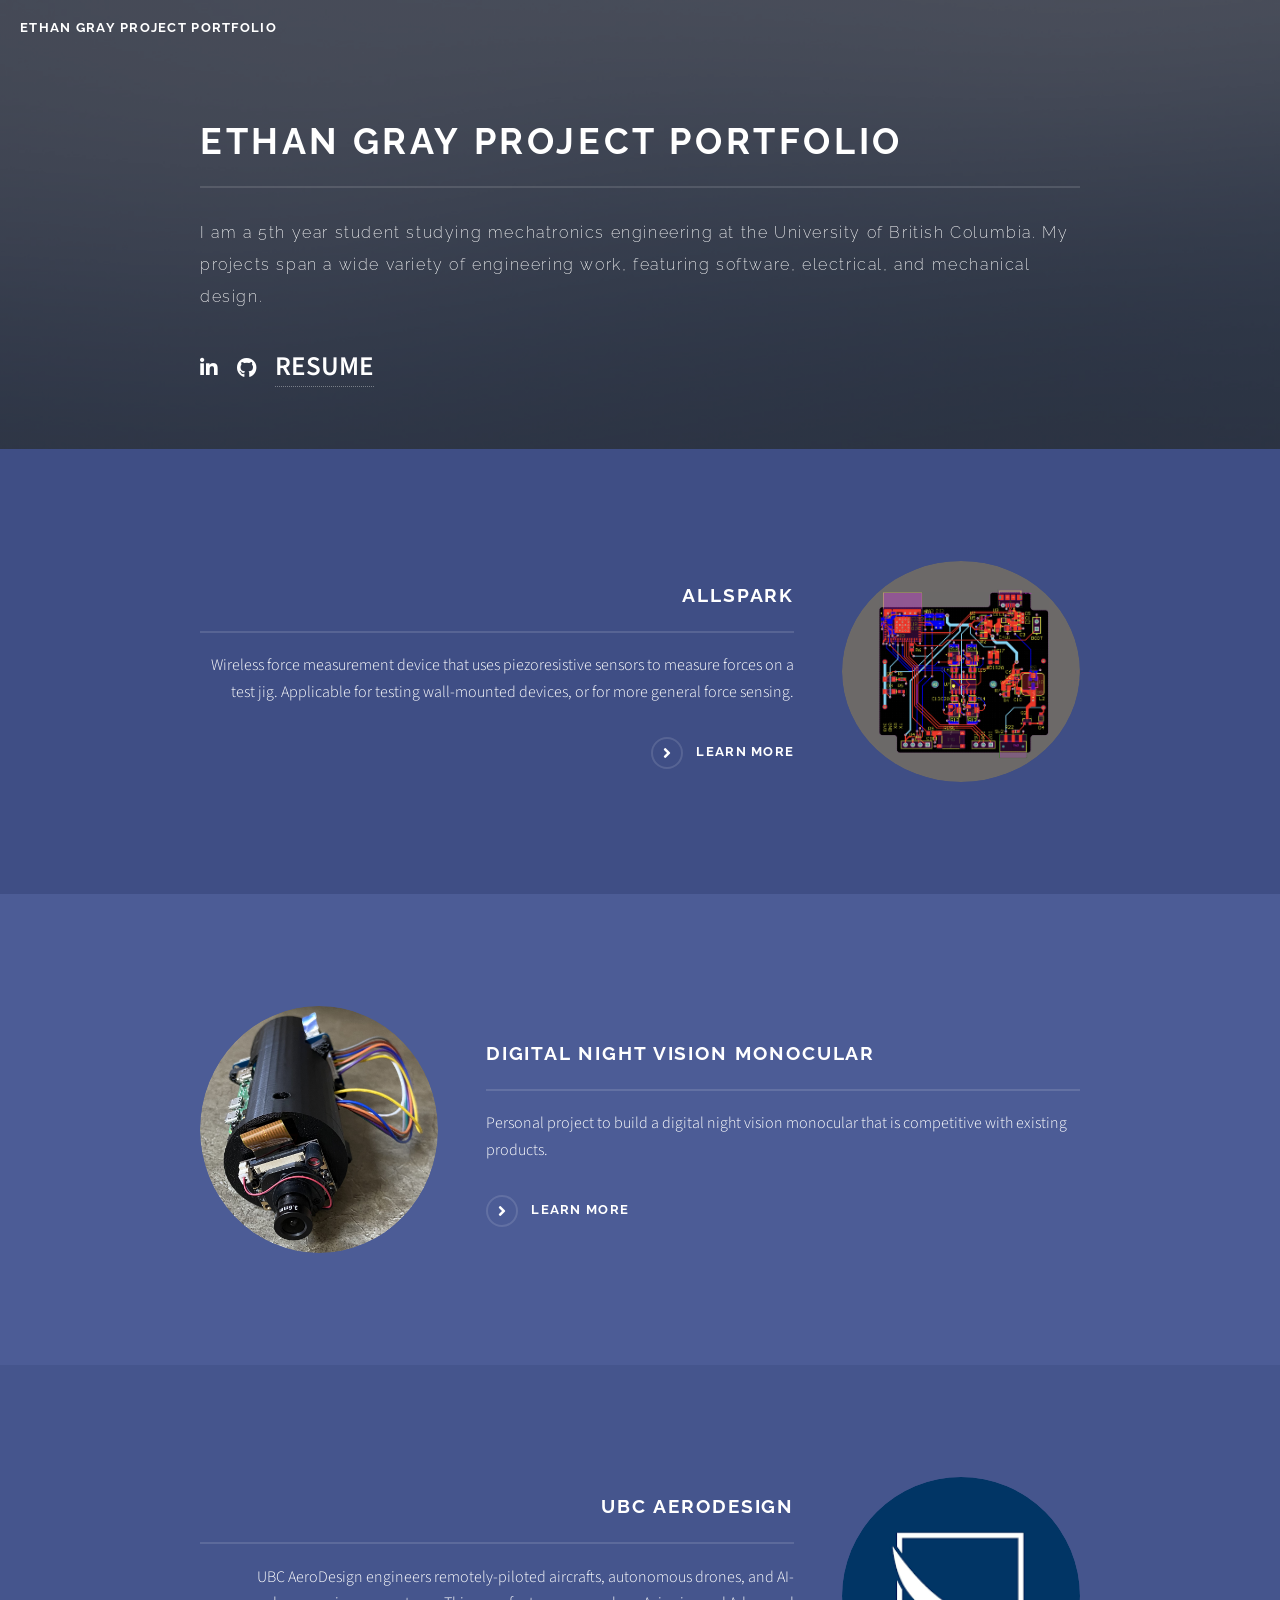
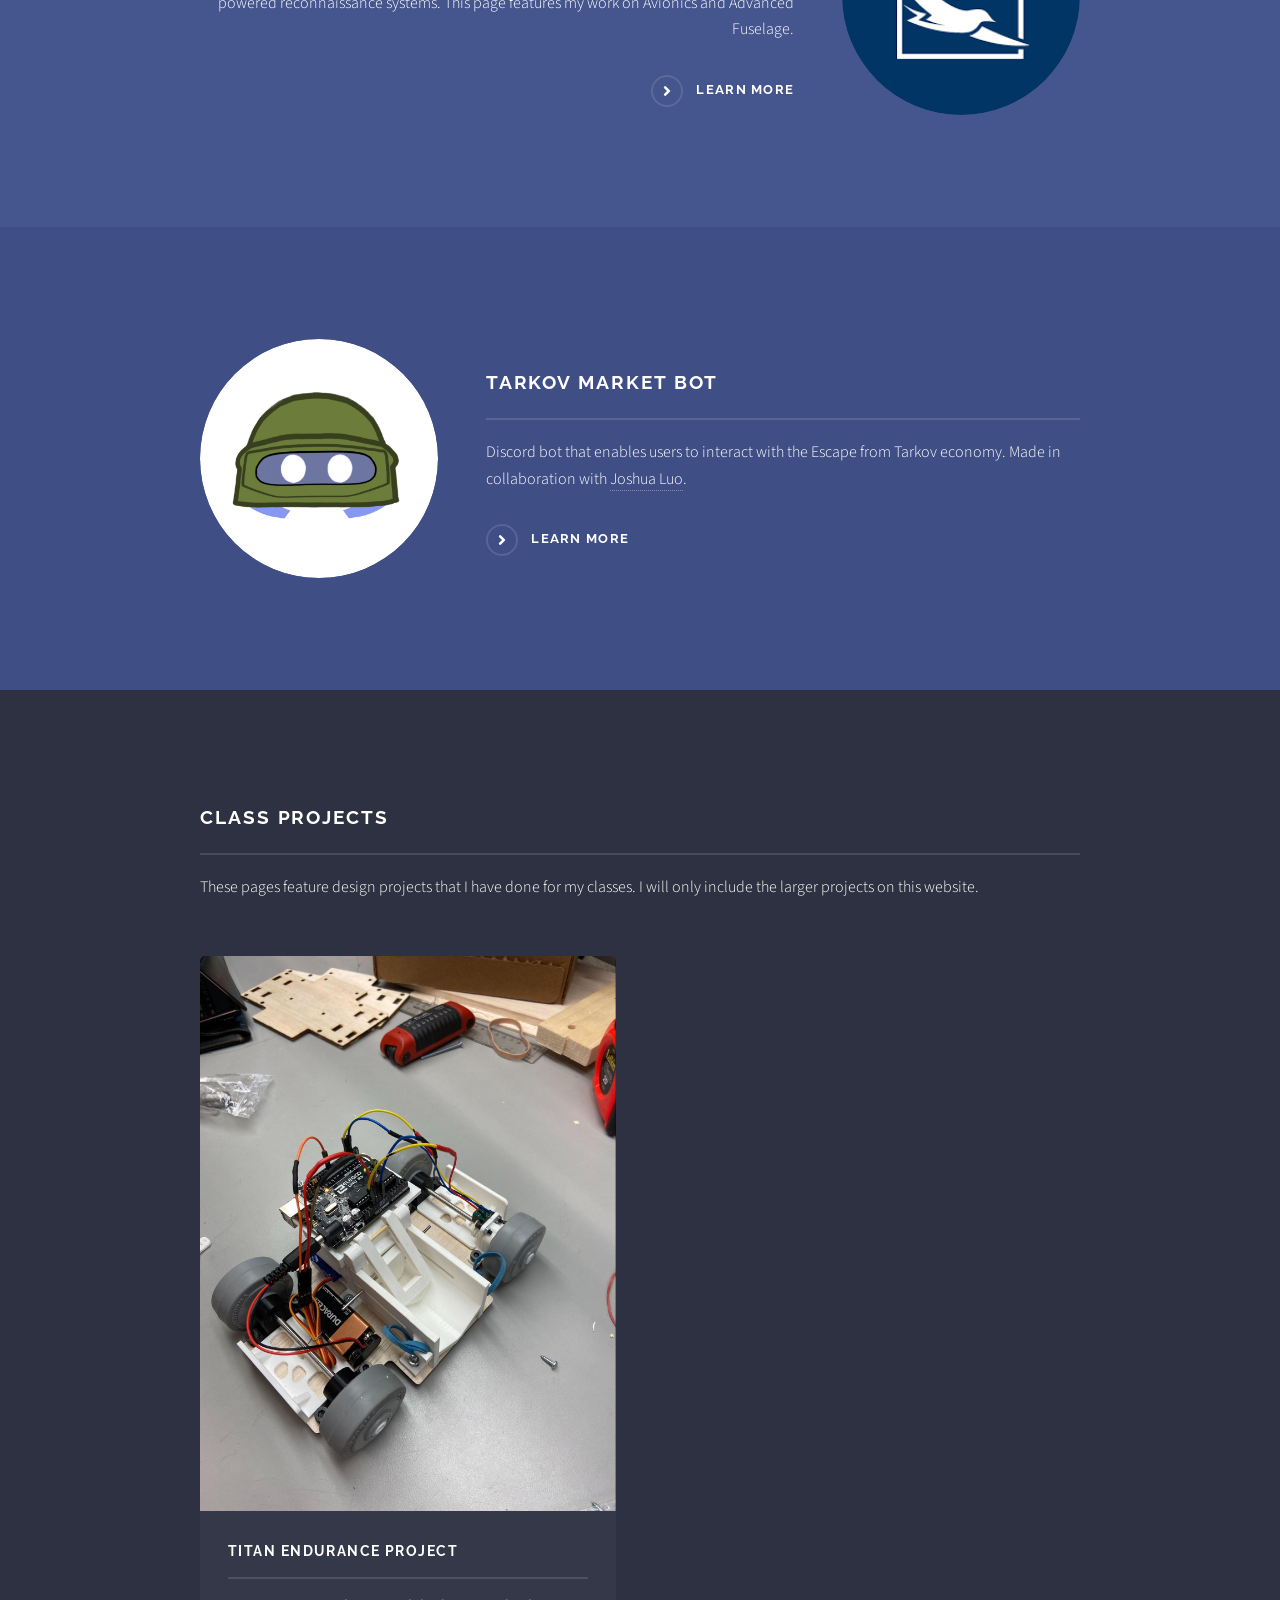
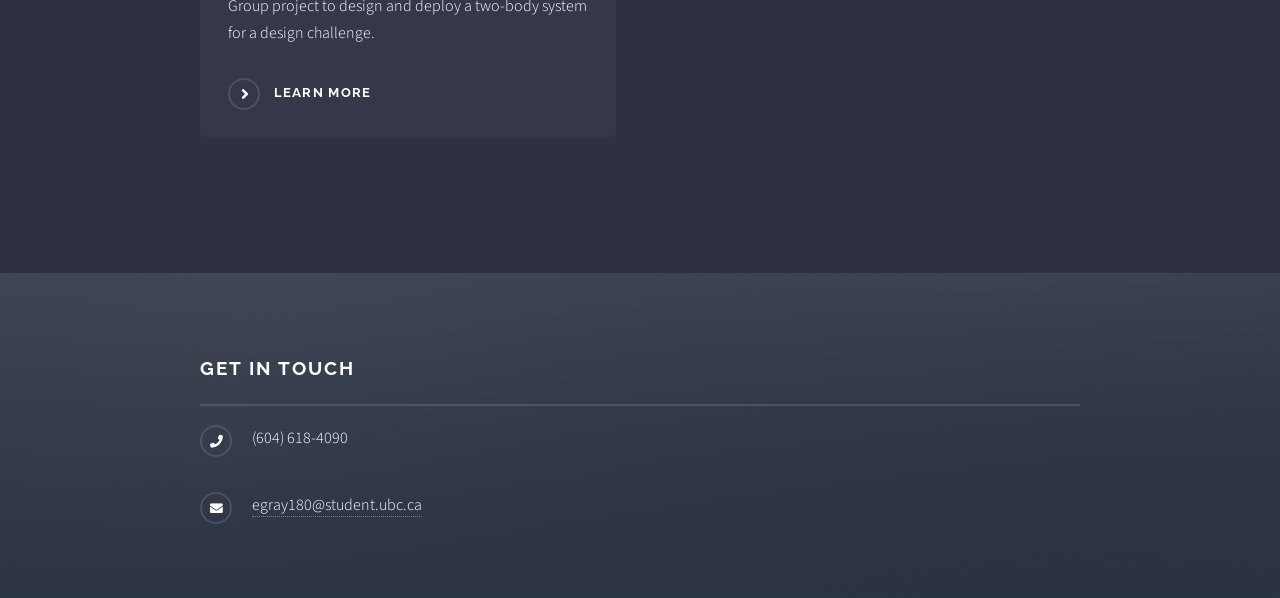
==== commit 56b982ba: "add allspark page and update all" ====
--- a/index.html
+++ b/index.html
@@ -26,13 +26,13 @@
 					<section id="banner">
 						<div class="inner">
 							<h2>Ethan Gray Project Portfolio</h2>
-							<p>I am a 3rd year student studying mechatronics engineering at the University of British Columbia.</a></p>
+							<p style="text-transform: none;">I am a 5th year student studying mechatronics engineering at the University of British Columbia. My projects span a wide variety of engineering work, featuring software, electrical, and mechanical design.</a></p>
 							<ul class="icons">
 								<li><a href="https://www.linkedin.com/in/ethanrgray" class="icon brands alt fa-linkedin-in"><span class="label">LinkedIn</span></a></li>
 
 								<li><a href="https://github.com/Egray180" class="icon brands alt fa-github"><span class="label">GitHub</span></a></li>
 								
-								<li><a href="Resume UBC Co-op 2024-07-21.pdf" class="logo" style="font-size: 27px;" target="_blank"><strong>RESUME</strong></a></li>
+								<li><a href="Resume 2025-09-15.pdf" class="logo" style="font-size: 27px;" target="_blank"><strong>RESUME</strong></a></li>
 							</ul>
 
 						</div>
@@ -40,6 +40,18 @@
 
 				<!-- Wrapper -->
 					<section id="wrapper">
+
+						<!-- Five -->
+							<section id="five" class="wrapper spotlight style3">
+								<div class="inner">
+									<a href="allspark.html" class="image"><img src="images\allspark\full_layout.png" alt="" /></a>
+									<div class="content">
+										<h2 class="major">AllSpark</h2>
+										<p>Wireless force measurement device that uses piezoresistive sensors to measure forces on a test jig. Applicable for testing wall-mounted devices, or for more general force sensing.</p>
+										<a href="allspark.html" class="special">Learn more</a>
+									</div>
+								</div>
+							</section>
 
 						<!-- One -->
 							<section id="one" class="wrapper spotlight style1">
@@ -86,7 +98,7 @@
 										<article>
 											<a href="titan_endurance.html" class="image"><img src="images\titan_endurance\orbiter2.jpg" alt="" /></a>
 											<h3 class="major">Titan Endurance Project</h3>
-											<p>Group project to design and deploy a two-body system for simulated exploration of Titan, the largest moon of Saturn.</p>
+											<p>Group project to design and deploy a two-body system for a design challenge.</p>
 											<a href="titan_endurance.html" class="special">Learn more</a>
 										</article>
 										<!--
--- a/assets/css/main.css
+++ b/assets/css/main.css
@@ -1,10 +1,10 @@
 @import url(fontawesome-all.min.css);
 @import url("https://fonts.googleapis.com/css?family=Raleway:200,700|Source+Sans+Pro:300,600,300italic,600italic");
 
-/*
-	Solid State by HTML5 UP
-	html5up.net | @ajlkn
-	Free for personal and commercial use under the CCA 3.0 license (html5up.net/license)
+/*
+	Solid State by HTML5 UP
+	html5up.net | @ajlkn
+	Free for personal and commercial use under the CCA 3.0 license (html5up.net/license)
 */
 
 html, body, div, span, applet, object,
@@ -101,11 +101,11 @@
 	body {
 		background-color: #2e3141;
 		background-image: linear-gradient(to top, rgba(46, 49, 65, 0.8), rgba(46, 49, 65, 0.8)), url("../../images/bg.jpg");
-		background-size: auto,+		background-size: auto,
  cover;
-		background-attachment: fixed,+		background-attachment: fixed,
  fixed;
-		background-position: center,+		background-position: center,
  center;
 	}
 
@@ -3467,9 +3467,9 @@
 				padding: 7em 0 8.25em 0 ;
 				background-color: #2e3141;
 				background-image: linear-gradient(to top, rgba(46, 49, 65, 0.8), rgba(46, 49, 65, 0.8)), url("../../images/bg.jpg");
-				background-size: auto,+				background-size: auto,
  cover;
-				background-position: center,+				background-position: center,
  center;
 				margin-bottom: -6.5em;
 			}
@@ -3579,9 +3579,9 @@
 			padding: 9em 0 6.25em 0 ;
 			background-color: #2e3141;
 			background-image: linear-gradient(to top, rgba(46, 49, 65, 0.8), rgba(46, 49, 65, 0.8)), url("../../images/bg.jpg");
-			background-size: auto,+			background-size: auto,
  cover;
-			background-position: center,+			background-position: center,
  0% 30%;
 			margin-bottom: -6.5em;
 		}
@@ -3592,9 +3592,9 @@
 
 		#wrapper > header {
 			padding: 11em 3em 7.375em 3em ;
-			background-size: auto,+			background-size: auto,
  cover;
-			background-position: center,+			background-position: center,
  0% 0%;
 			margin-bottom: -4.75em;
 		}
@@ -3609,7 +3609,7 @@
 
 		#wrapper > header {
 			padding: 6.5em 2em 3em 2em ;
-			background-size: auto,+			background-size: auto,
  125%;
 			margin-bottom: -2.5em;
 		}
@@ -4072,9 +4072,9 @@
 		#footer {
 			background-color: #2e3141;
 			background-image: linear-gradient(to top, rgba(46, 49, 65, 0.8), rgba(46, 49, 65, 0.8)), url("../../images/bg.jpg");
-			background-size: auto,+			background-size: auto,
  cover;
-			background-position: center,+			background-position: center,
  center;
 			margin-top: -6.5em;
 			padding-top: 6.5em;
@@ -4153,4 +4153,58 @@
 			padding: 2em 1.5em 0.1em 1.5em ;
 		}
 
-	}+	}
+
+/* Remove angled divider pseudo-elements completely */
+.wrapper:before,
+.wrapper:after,
+.wrapper.style1:before,
+.wrapper.style1:after,
+.wrapper.style2:before,
+.wrapper.style2:after,
+.wrapper.style3:before,
+.wrapper.style3:after,
+.wrapper.spotlight:before,
+.wrapper.spotlight:after {
+  display: none !important;
+  content: none !important;
+}
+
+/* Ensure wrappers stack cleanly */
+.wrapper {
+  margin: 0 !important;
+  padding-top: 4em;   /* adjust spacing as needed */
+  padding-bottom: 4em;
+}
+
+a.repo-link {
+	border-bottom: none !important;
+  color: #ffd700;              /* gold/yellow for visibility */
+  font-weight: bold;
+  text-decoration: underline;  /* underline so it's obvious */
+  font-size: 1.05em;
+}
+
+a.repo-link:hover {
+  color: #ffffff;              /* invert on hover */
+  background: #5b6ba6;         /* subtle highlight */
+  padding: 0.1em 0.3em;
+  border-radius: 3px;
+}
+
+a.repo-button {
+	border-bottom: none !important;
+  display: inline-block;
+  background: #5b6ba6;
+  color: #2e3141;
+  font-weight: bold;
+  padding: 0.1em 0.2em;
+  border-radius: 6px;
+  text-decoration: none;
+  transition: background 0.2s ease-in-out;
+}
+
+a.repo-button:hover {
+  background: #5b6ba6;
+  color: #ffffff;
+}
